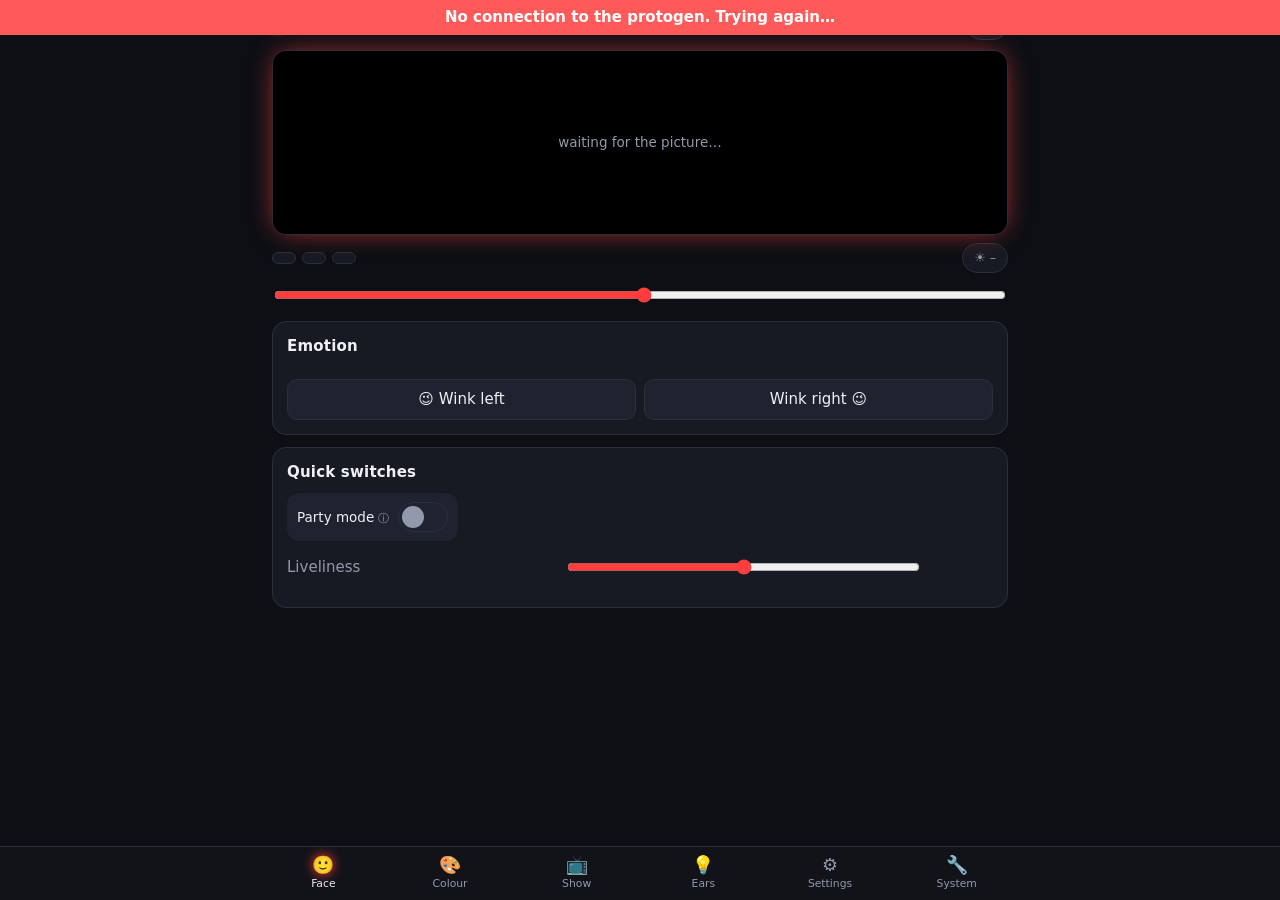
==== pi/webui.html @ 7264fca4 "Protogen firmware for Raspberry Pi" ====
<!DOCTYPE html>
<html lang="en">
<head>
<meta charset="utf-8">
<meta name="viewport" content="width=device-width,initial-scale=1,viewport-fit=cover">
<meta name="theme-color" content="#0d0f14">
<title>Protogen</title>
<style>
:root{--bg:#0d0f14;--card:#171a22;--card2:#1f2330;--line:#2a2f3d;--text:#eef0f5;--dim:#9299ab;
  --accent:#ff3d3d;--ok:#37d67a;--warn:#ffb020;--bad:#ff5a5a;--r:14px}
*{box-sizing:border-box;-webkit-tap-highlight-color:transparent}
html,body{margin:0;background:var(--bg);color:var(--text);
  font:15px/1.4 system-ui,-apple-system,"Segoe UI",Roboto,sans-serif}
body{padding-bottom:calc(74px + env(safe-area-inset-bottom))}
button,input,select{font:inherit;color:inherit}
h2{font-size:1em;margin:0 0 10px;letter-spacing:.2px}
.wrap{max-width:760px;margin:0 auto;padding:0 12px}

/* top: name, link, language */
header{display:flex;align-items:center;gap:10px;padding:10px 0 6px}
header .name{font-weight:700;font-size:1.1em;flex:1}
.dot{width:10px;height:10px;border-radius:50%;background:var(--bad);box-shadow:0 0 8px currentColor}
.dot.on{background:var(--ok)}
.chip{border:1px solid var(--line);background:var(--card);border-radius:999px;padding:5px 11px;font-size:.85em;color:var(--dim)}
button.chip{cursor:pointer;color:var(--text)}

/* the face, live */
#stage{position:sticky;top:0;z-index:5;background:linear-gradient(var(--bg) 82%,transparent);padding:4px 0 10px}
.screen{position:relative;background:#000;border-radius:var(--r);overflow:hidden;border:1px solid var(--line);
  box-shadow:0 0 28px -8px var(--accent)}
.screen canvas{display:block;width:100%;image-rendering:pixelated;aspect-ratio:4/1}
.screen .grid{position:absolute;inset:0;pointer-events:none;
  background-image:radial-gradient(circle,transparent 52%,rgba(0,0,0,.82) 62%);background-size:calc(100%/128) calc(100%/32)}
.screen .wait{position:absolute;inset:0;display:flex;align-items:center;justify-content:center;color:var(--dim);font-size:.9em}
.statusrow{display:flex;gap:6px;flex-wrap:wrap;align-items:center;margin-top:8px}
.statusrow .grow{flex:1}

/* tabs */
nav{position:fixed;left:0;right:0;bottom:0;z-index:20;background:rgba(18,20,27,.96);backdrop-filter:blur(8px);
  border-top:1px solid var(--line);padding-bottom:env(safe-area-inset-bottom)}
nav .in{max-width:760px;margin:0 auto;display:flex}
nav button{flex:1;background:none;border:0;padding:8px 2px 9px;color:var(--dim);cursor:pointer;font-size:.72em;min-width:0}
nav button .i{display:block;font-size:1.65em;line-height:1.15}
nav button.on{color:var(--text)}
nav button.on .i{filter:drop-shadow(0 0 6px var(--accent))}
.tab{display:none}.tab.on{display:block}

/* cards and controls */
.card{background:var(--card);border:1px solid var(--line);border-radius:var(--r);padding:14px;margin:0 0 12px}
.row{display:flex;align-items:center;gap:10px;margin:10px 0}
.row>label,.row>.lab{flex:0 0 38%;color:var(--dim)}
.row>.ctl{flex:1;display:flex;align-items:center;gap:8px;min-width:0}
.btn{color:var(--text);background:var(--card2);border:1px solid var(--line);border-radius:10px;padding:9px 14px;cursor:pointer}
.btn:active{transform:scale(.97)}
.btn.pri{background:var(--accent);border-color:transparent;color:#fff;font-weight:600}
.btn.danger{border-color:var(--bad);color:var(--bad)}
.btn[disabled]{opacity:.45}
.btns{display:flex;gap:8px;flex-wrap:wrap}
.seg{display:flex;background:var(--card2);border-radius:10px;padding:3px;gap:3px;flex-wrap:wrap}
.seg button{flex:1;border:0;background:none;border-radius:8px;padding:8px 6px;cursor:pointer;color:var(--dim);white-space:nowrap}
.seg button.on{background:var(--accent);color:#fff;font-weight:600}
input[type=range]{flex:1;min-width:0;accent-color:var(--accent);height:28px}
input[type=text],select{background:var(--card2);border:1px solid var(--line);border-radius:10px;padding:9px 11px;min-width:0;flex:1}
input[type=color]{width:46px;height:38px;border:1px solid var(--line);border-radius:10px;background:var(--card2);padding:3px}
.val{min-width:4.2em;text-align:right;font-variant-numeric:tabular-nums;color:var(--dim)}
.sw{flex:none;width:50px;height:30px;border-radius:999px;background:var(--card2);border:1px solid var(--line);position:relative;cursor:pointer;transition:.15s}
.sw::after{content:"";position:absolute;top:3px;left:3px;width:22px;height:22px;border-radius:50%;background:var(--dim);transition:.15s}
.sw.on{background:var(--accent);border-color:transparent}.sw.on::after{left:23px;background:#fff}

/* emotions */
.emos{display:grid;grid-template-columns:repeat(auto-fill,minmax(88px,1fr));gap:8px}
.emo{background:var(--card2);border:2px solid transparent;border-radius:12px;padding:10px 4px 8px;cursor:pointer;text-align:center}
.emo .e{font-size:1.9em;line-height:1.1;display:block}
.emo .n{font-size:.78em;color:var(--dim);display:block;margin-top:2px;overflow:hidden;text-overflow:ellipsis;white-space:nowrap}
.emo.on{border-color:var(--accent);background:color-mix(in srgb,var(--accent) 18%,var(--card2))}
.emo.shown{box-shadow:inset 0 0 0 1px var(--warn)}
.swatches{display:flex;gap:8px;flex-wrap:wrap}
.swatches button{width:34px;height:34px;border-radius:50%;border:2px solid var(--line);cursor:pointer}
.quick{display:grid;grid-template-columns:repeat(auto-fill,minmax(150px,1fr));gap:8px}
.q{display:flex;align-items:center;gap:8px;background:var(--card2);border-radius:12px;padding:9px 10px}
.q .t{flex:1;font-size:.9em;cursor:pointer}
.q .t::after{content:" ⓘ";color:var(--dim);font-size:.85em}
.modes{display:grid;grid-template-columns:repeat(3,1fr);gap:6px}
.modes button{background:var(--card2);border:2px solid transparent;border-radius:12px;padding:9px 2px;cursor:pointer;font-size:.78em;color:var(--dim)}
.modes button .i{display:block;font-size:1.7em}
.modes button.on{border-color:var(--accent);color:var(--text)}

/* settings */
.search{display:flex;gap:8px;margin-bottom:10px}
.group>summary{list-style:none;cursor:pointer;display:flex;align-items:center;gap:10px}
.group>summary::-webkit-details-marker{display:none}
.group>summary .gi{font-size:1.5em}
.group>summary .gt{flex:1}
.group>summary .gt small{display:block;color:var(--dim);font-weight:400}
.group>summary::after{content:"▾";color:var(--dim)}
.group[open]>summary::after{content:"▴"}
.set{border-top:1px solid var(--line);padding:11px 0 9px}
.set .top{display:flex;align-items:center;gap:10px}
.set .nm{flex:1;cursor:pointer}
.set .nm::after{content:" ⓘ";color:var(--dim);font-size:.85em}
.set.mod .nm::before{content:"● ";color:var(--warn);font-size:.7em;vertical-align:middle}
.set .sl{display:flex;align-items:center;gap:8px;margin-top:4px}
.set .step{width:34px;height:34px;border-radius:10px;border:1px solid var(--line);background:var(--card2);cursor:pointer;flex:none}
.set .help{display:none;margin-top:8px;padding:10px 12px;background:var(--card2);border-radius:10px;color:#cfd4e2;font-size:.92em}
.set.open .help{display:block}
.set .help .def{display:flex;gap:10px;align-items:center;margin-top:8px;color:var(--dim);font-size:.9em}
.set .help .def button{background:none;border:0;color:var(--accent);cursor:pointer;padding:0;text-decoration:underline}
.hint{color:var(--dim);font-size:.88em}
pre.log{white-space:pre-wrap;background:var(--card2);border-radius:10px;padding:10px;font-size:.85em;margin:8px 0 0;max-height:180px;overflow:auto}
.rings{display:flex;justify-content:center;gap:26px}
.rings canvas{width:110px;height:110px}

/* messages */
#toast{position:fixed;left:50%;bottom:calc(86px + env(safe-area-inset-bottom));transform:translateX(-50%);z-index:40;
  background:#000;border:1px solid var(--line);border-radius:12px;padding:10px 16px;opacity:0;pointer-events:none;transition:.2s;max-width:90%}
#toast.on{opacity:1}
#offline{position:fixed;top:0;left:0;right:0;z-index:50;background:var(--bad);color:#fff;text-align:center;padding:7px;display:none;font-weight:600}
#offline.on{display:block}
#sheet{position:fixed;inset:0;z-index:60;background:rgba(0,0,0,.6);display:none;align-items:flex-end;justify-content:center}
#sheet.on{display:flex}
#sheet .box{background:var(--card);border-radius:18px 18px 0 0;padding:18px 18px calc(18px + env(safe-area-inset-bottom));max-width:760px;width:100%}
#sheet h3{margin:0 0 8px}
#sheet p{margin:0 0 14px;color:#cfd4e2}
</style>
</head>
<body>
<div id="offline" data-t="offline"></div>
<div class="wrap">
  <header>
    <span class="dot" id="link" title=""></span>
    <span class="name">Protogen</span>
    <span class="chip" id="simBadge" style="display:none" data-t="simulator"></span>
    <button class="chip" id="lang">RU</button>
  </header>

  <section id="stage">
    <div class="screen">
      <canvas id="face" width="128" height="32"></canvas>
      <div class="grid" id="grid"></div>
      <div class="wait" id="wait" data-t="waiting"></div>
    </div>
    <div class="statusrow">
      <span class="chip" id="stShown"></span>
      <span class="chip" id="stState"></span>
      <span class="chip" id="stEsp"></span>
      <span class="grow"></span>
      <span class="chip">☀ <span id="brV">–</span></span>
    </div>
    <div class="row" style="margin:6px 0 0"><input type="range" id="bright" min="5" max="100" step="1" aria-label="brightness"></div>
  </section>

  <!-- Face -->
  <div class="tab on" id="tab-face">
    <div class="card">
      <h2 data-t="emotions"></h2>
      <div class="emos" id="emos"></div>
      <div class="btns" style="margin-top:12px;flex-wrap:nowrap">
        <button class="btn" id="winkL" style="flex:1">😉 <span data-t="winkLeft"></span></button>
        <button class="btn" id="winkR" style="flex:1"><span data-t="winkRight"></span> 😉</button>
      </div>
    </div>
    <div class="card">
      <h2 data-t="quick"></h2>
      <div class="quick" id="quick"></div>
      <div class="row"><span class="lab" data-t="liveliness"></span>
        <div class="ctl"><input type="range" id="qLive" min="0" max="2" step="0.1"><span class="val" id="qLiveV"></span></div></div>
    </div>
  </div>

  <!-- Look -->
  <div class="tab" id="tab-look">
    <div class="card">
      <h2 data-t="colourMode"></h2>
      <div class="seg" id="effects"></div>
      <p class="hint" id="effectHint"></p>
    </div>
    <div class="card" id="cardColour">
      <h2 data-t="colour"></h2>
      <div class="row"><div class="ctl"><input type="color" id="color"><div class="swatches" id="swatches"></div></div></div>
      <p class="hint" data-t="colourHint"></p>
    </div>
    <div class="card" id="cardGrad">
      <h2 data-t="gradient"></h2>
      <div class="row"><span class="lab" data-t="gradColours"></span><div class="ctl"><input type="color" id="g1"><input type="color" id="g2"></div></div>
      <div class="row"><span class="lab" data-t="gradAngle"></span><div class="ctl"><input type="range" id="gAngle" min="0" max="360" step="5"><span class="val" id="gAngleV"></span></div></div>
    </div>
    <div class="card">
      <h2 data-t="panels"></h2>
      <div class="row"><span class="lab" data-t="mirror"></span><div class="ctl"><div class="sw" id="mirror"></div><span class="hint" data-t="mirrorHint"></span></div></div>
      <div class="row"><span class="lab" data-t="rotate"></span><div class="ctl"><div class="sw" id="rotate"></div><span class="hint" data-t="rotateHint"></span></div></div>
    </div>
  </div>

  <!-- Show (modes) -->
  <div class="tab" id="tab-show">
    <div class="card">
      <h2 data-t="whatToShow"></h2>
      <div class="modes" id="modes"></div>
    </div>
    <div class="card" data-mode="image">
      <h2 data-t="picture"></h2>
      <div class="btns"><label class="btn pri"><span data-t="choosePicture"></span><input type="file" id="file" accept="image/*" hidden></label></div>
      <p class="hint" id="upMsg" data-t="pictureHint"></p>
    </div>
    <div class="card" data-mode="text">
      <h2 data-t="text"></h2>
      <div class="row"><div class="ctl"><input type="text" id="txt" maxlength="200"><input type="color" id="txtColor"></div></div>
      <div id="textSets"></div>
    </div>
    <div class="card" data-mode="eq">
      <h2 data-t="equaliser"></h2>
      <div class="seg" id="eqKind"></div>
      <p class="hint" data-t="eqHint"></p>
    </div>
    <div class="card" data-mode="music">
      <h2 data-t="music"></h2>
      <div class="seg" id="musKind"></div>
      <p class="hint" data-t="musicHint"></p>
    </div>
    <div class="card" data-mode="dino">
      <h2 data-t="game"></h2>
      <div class="btns"><button class="btn pri" id="jump" style="flex:1;padding:18px;font-size:1.2em" data-t="jump"></button></div>
      <p class="hint"><span data-t="score"></span>: <b id="score">0</b> · <span data-t="best"></span>: <b id="best">0</b></p>
    </div>
  </div>

  <!-- Ears -->
  <div class="tab" id="tab-ears">
    <div class="card">
      <h2 data-t="ears"></h2>
      <div class="rings"><canvas id="earL" width="220" height="220"></canvas><canvas id="earR" width="220" height="220"></canvas></div>
      <div class="seg" id="earFx" style="margin-top:12px"></div>
      <p class="hint" id="earHint"></p>
      <div class="row"><span class="lab" data-t="colour"></span><div class="ctl"><input type="color" id="earColor"></div></div>
      <div class="row"><span class="lab" data-t="brightness"></span><div class="ctl"><input type="range" id="earBr" min="0" max="1" step="0.05"><span class="val" id="earBrV"></span></div></div>
      <div class="btns"><button class="btn" id="earTest" data-t="earTest"></button></div>
    </div>
  </div>

  <!-- Settings -->
  <div class="tab" id="tab-settings">
    <div class="search">
      <input type="text" id="find" data-tp="search">
      <button class="chip" id="allBtn"></button>
    </div>
    <p class="hint" data-t="settingsHint" style="margin:0 2px 10px"></p>
    <div id="groups"></div>
    <div class="btns" style="margin:4px 0 14px"><button class="btn danger" id="resetAll" data-t="resetAll"></button></div>
  </div>

  <!-- System -->
  <div class="tab" id="tab-system">
    <div class="card">
      <h2 data-t="device"></h2>
      <div id="devInfo" class="hint"></div>
      <pre class="log" id="errors" style="display:none"></pre>
    </div>
    <div class="card">
      <h2 data-t="mic"></h2>
      <p class="hint" data-t="micHint"></p>
      <div class="row"><span class="lab" data-t="micMargin"></span><div class="ctl"><input type="range" id="mM" min="0" max="20" step="1"><span class="val" id="mMV"></span></div></div>
      <div class="row"><span class="lab" data-t="micGain"></span><div class="ctl"><input type="range" id="mG" min="1" max="50" step="1"><span class="val" id="mGV"></span></div></div>
      <div class="row"><span class="lab" data-t="micAmp"></span><div class="ctl"><input type="range" id="mA" min="1" max="30" step="1"><span class="val" id="mAV"></span></div></div>
      <div class="row"><span class="lab" data-t="micSmooth"></span><div class="ctl"><input type="range" id="mS" min="0" max="95" step="5"><span class="val" id="mSV"></span></div></div>
      <div class="btns"><button class="btn" id="micCal" data-t="micCal"></button></div>
    </div>
    <div class="card">
      <h2 data-t="myEmotions"></h2>
      <p class="hint" data-t="myEmotionsHint"></p>
      <div class="row"><span class="lab" data-t="ceName"></span><div class="ctl"><input type="text" id="ceLabel" maxlength="24"><input type="text" id="ceEmoji" maxlength="4" value="⭐" style="flex:0 0 4em;text-align:center"></div></div>
      <div class="row"><span class="lab" data-t="ceEye"></span><div class="ctl"><input type="file" id="ceEye" accept="image/*"></div></div>
      <div class="row"><span class="lab" data-t="ceMouthC"></span><div class="ctl"><input type="file" id="ceMouthC" accept="image/*"></div></div>
      <div class="row"><span class="lab" data-t="ceMouthO"></span><div class="ctl"><input type="file" id="ceMouthO" accept="image/*"></div></div>
      <div class="row"><span class="lab" data-t="ceBlink"></span><div class="ctl"><input type="file" id="ceBlink" accept="image/*"></div></div>
      <div class="btns"><button class="btn pri" id="ceAdd" data-t="add"></button></div>
      <div id="ceList" style="margin-top:8px"></div>
    </div>
    <div class="card" id="cardWifi">
      <h2>Wi-Fi</h2>
      <div class="hint" id="wfState"></div>
      <div class="row"><span class="lab" data-t="wfNet"></span><div class="ctl">
        <input type="text" id="wfSsid" list="wfList" maxlength="32" autocomplete="off" autocapitalize="off"><datalist id="wfList"></datalist>
        <button class="btn" id="wfScan" title="">🔍</button></div></div>
      <div class="row"><span class="lab" data-t="wfPass"></span><div class="ctl">
        <input type="password" id="wfPw" maxlength="64" autocomplete="off" style="flex:1;background:var(--card2);border:1px solid var(--line);border-radius:10px;padding:9px 11px;min-width:0">
        <button class="btn" id="wfShow">👁</button></div></div>
      <div class="btns"><button class="btn pri" id="wfGo" data-t="wfConnect"></button></div>
      <p class="hint" data-t="wfHint"></p>
    </div>
    <div class="card">
      <h2 data-t="update"></h2>
      <div class="hint" id="ver"></div>
      <div class="btns" style="margin-top:10px">
        <button class="btn" id="updCheck" data-t="updCheck"></button>
        <button class="btn pri" id="updApply" style="display:none" data-t="updInstall"></button>
        <button class="btn danger" id="updForce" style="display:none" data-t="updForce"></button>
      </div>
      <pre class="log" id="updMsg" style="display:none"></pre>
    </div>
    <div class="card">
      <h2 data-t="power"></h2>
      <div class="btns">
        <button class="btn" id="restart" data-t="restart"></button>
        <button class="btn danger" id="reboot" data-t="reboot"></button>
        <a class="btn" href="/classic" data-t="classic" style="text-decoration:none"></a>
      </div>
    </div>
  </div>

  <!-- Simulator (only in the simulator) -->
  <div class="tab" id="tab-sim">
    <div class="card">
      <h2 data-t="simSound"></h2>
      <div class="seg" id="simSnd"></div>
      <div class="row"><span class="lab" data-t="simLevel"></span><div class="ctl"><input type="range" id="simLevel" min="0" max="1" step="0.05"><span class="val" id="simLevelV"></span></div></div>
    </div>
    <div class="card">
      <h2 data-t="simGestures"></h2>
      <div class="btns" id="simGest"></div>
    </div>
    <div class="card">
      <h2 data-t="simTime"></h2>
      <div class="seg" id="simSpeed"></div>
      <div class="row"><span class="lab" data-t="simPause"></span><div class="ctl"><div class="sw" id="simPause"></div></div></div>
      <div class="row"><span class="lab" data-t="simNet"></span><div class="ctl"><div class="seg" id="simNet" style="flex:1"></div></div></div>
      <div class="row"><span class="lab" data-t="simLink"></span><div class="ctl"><div class="sw" id="simLink"></div><span class="hint" data-t="simLinkHint"></span></div></div>
    </div>
  </div>
</div>

<nav><div class="in" id="nav"></div></nav>
<div id="toast"></div>
<div id="sheet"><div class="box"><h3 id="shT"></h3><p id="shP"></p><div class="btns" id="shB"></div></div></div>

<script>
"use strict";
// language
const L = {
en:{offline:"No connection to the protogen. Trying again…",simulator:"simulator",waiting:"waiting for the picture…",
 tabFace:"Face",tabLook:"Colour",tabShow:"Show",tabEars:"Ears",tabSettings:"Settings",tabSystem:"System",tabSim:"Simulator",
 emotions:"Emotion",winkLeft:"Wink left",winkRight:"Wink right",quick:"Quick switches",liveliness:"Liveliness",
 party:"Party mode",partyHelp:"Coloured bars of the music fill the background behind the face, everything flashes harder. For dance floors.",
 colourMode:"How the face is coloured",colour:"Colour",colourHint:"Every emotion remembers its own colour.",
 fxSolid:"One colour",fxGradient:"Gradient",fxRainbow:"Rainbow",fxAudio:"By sound",
 fxSolidHint:"The whole face in one colour.",fxGradientHint:"A smooth change between two colours.",
 fxRainbowHint:"Moving rainbow stripes.",fxAudioHint:"The colour follows the sound: bass is warm, treble is cold.",
 gradient:"Gradient",gradColours:"Two colours",gradAngle:"Direction",
 panels:"Panels",mirror:"Mirror the second panel",mirrorHint:"needed for two panels",rotate:"Upside down",rotateHint:"if the panels are mounted the other way",
 whatToShow:"What the panels show",mEmotion:"Face",mImage:"Picture",mText:"Text",mEq:"Equaliser",mDino:"Game",mMusic:"Colour music",
 music:"Colour music",musAuto:"All in turn",musZones:"Columns",musRings:"Rings",musPlasma:"Plasma",musFlash:"Flashes",
 musicHint:"A light show instead of the face. It follows the microphone: play music nearby.",
 picture:"Picture or GIF",choosePicture:"Choose a file",pictureHint:"Any picture or animated GIF. It is fitted to 64×32 automatically.",
 uploading:"Uploading…",uploaded:"Shown on the panels",frames:"frames",
 text:"Running text",equaliser:"Equaliser",eqBars:"Bars",eqSpec:"Spectrogram",eqHint:"Bars jump with the music; the spectrogram draws the sound as a moving picture.",
 game:"Dino game",jump:"JUMP",score:"Score",best:"Best",
 ears:"Ear lights",brightness:"Brightness",earTest:"Test the lights",
 ear_off:"Off",ear_solid:"One colour",ear_rainbow:"Rainbow",ear_spectrum:"Spectrum",ear_pulse:"Pulse",ear_face:"As the face",ear_wheel:"Wheel",
 earh_off:"The ear lights are off.",earh_solid:"All LEDs in the chosen colour.",earh_rainbow:"A rainbow runs round the ring.",
 earh_spectrum:"The ring shows the sound, like an equaliser.",earh_pulse:"The ring breathes in the chosen colour and flashes on the beat.",
 earh_face:"The same colour as the face.",earh_wheel:"A dot runs round the ring.",
 search:"Find a setting…",all:"All settings",simple:"Main only",settingsHint:"Tap the name of a setting to read what it does.",
 resetAll:"Reset all settings",resetAllQ:"Return every setting to its factory value?",default:"Factory value",reset:"reset",on:"on",off:"off",
 nothing:"Nothing found.",keepFace:"do not change",
 device:"Device",mic:"Microphone",micHint:"These are stored in the sensor board. With Automatic volume on you rarely need them.",
 micMargin:"Noise cut",micGain:"Range",micAmp:"Amplification",micSmooth:"Smoothing",micCal:"Measure the room noise now",
 micCalDone:"Keep quiet for 2 seconds: measuring the noise",
 myEmotions:"Your own emotions",myEmotionsHint:"PNG pictures 64×32, light on dark: the eye on the left, the mouth on the right. The eye and the closed mouth are required.",
 ceName:"Name and icon",ceEye:"Eye *",ceMouthC:"Mouth closed *",ceMouthO:"Mouth open",ceBlink:"Eye shut (a line)",add:"Add",added:"Added",remove:"Remove",
 update:"Software update",updCheck:"Check for updates",updInstall:"Install the update",updForce:"Install and discard local changes",
 updAsking:"Asking the server…",updNewest:"This is the newest version.",updAvail:"updates available:",
 updQ:"Install the update? The face restarts; it takes about a minute. If the new version does not start, the old one is restored.",
 updForceQ:"Install the update and DISCARD changes made to the program files on this device? Your settings are kept.",
 updStarting:"Starting…",updNoAnswer:"No answer from the device for 4 minutes. Reload the page.",
 verUnknown:"Version: unknown (installed by hand)",version:"Version",modified:"changed on this device",
 power:"Restart",restart:"Restart the face",reboot:"Reboot the computer",classic:"Old page",
 restartQ:"Restart the face program? The panels go dark for a few seconds.",rebootQ:"Reboot the whole computer? It takes about half a minute.",
 yes:"Yes",cancel:"Cancel",ok:"OK",done:"Done",error:"Error",
 espOn:"sensors connected",espOff:"sensors not connected",shown:"now",
 stACTIVE:"awake",stIDLE:"bored",stSLEEP:"asleep",stPARTY:"party",stERROR:"no sensors",
 errorsTitle:"Recent problems",port:"port",soundRate:"sound frames/s",uptime:"sensor board up",power_load:"power use",gain:"volume ×",
 simSound:"Sound",sndSilence:"Silence",sndSpeech:"Speech",sndMusic:"Music",sndManual:"Constant",simLevel:"Loudness",
 simGestures:"Gestures",gNod:"Nod",gShake:"Shake head",gPet:"Pet",gBoop:"Poke the nose",gKnock:"Two knocks",
 simTime:"Time",simPause:"Pause",simLink:"Sensors connected",simLinkHint:"off shows the 'no sensors' screen",
 wfNet:"Network",wfPass:"Password",wfConnect:"Connect",wfConnecting:"Connecting…",wfDone:"Connected",
 wfHint:"The protogen needs Wi-Fi with internet only for updates. If you move it to another network, connect your phone to that network too and open this page again.",
 wfOnline:"Connected to",wfCable:"Connected by cable",wfInternetOk:"internet works",wfSearching:"Looking for networks…",wfFound:"networks found",
 wfUnavailable:"Wi-Fi cannot be set up from this page on this device.",
 net_no_wifi:"Connect Wi-Fi",net_no_internet:"No access to the internet",netOnline:"Online",netNoInternet:"No internet",netNoWifi:"No Wi-Fi",simNet:"Network",
 wf_wrong_password:"Wrong password",wf_not_found:"There is no such network nearby",wf_timeout:"The network did not answer",wf_failed:"Could not connect",
 wf_bad_ssid:"Enter the name of the network",wf_bad_password:"The password must be 8 to 63 characters",wf_busy:"Already connecting, wait",wf_unavailable:"Wi-Fi cannot be set up on this device",wf_bad_input:"Enter the name of the network",
 e_angry:"Angry",e_bad:"Smirk",e_happy:"Happy",e_sad:"Sad",e_scared:"Scared",e_surprised:"Surprised",e_sleepy:"Sleepy",e_love:"Love",e_evil:"Evil"},
ru:{offline:"Нет связи с протогеном. Пробую снова…",simulator:"симулятор",waiting:"жду картинку…",
 tabFace:"Лицо",tabLook:"Цвет",tabShow:"Показ",tabEars:"Уши",tabSettings:"Настройки",tabSystem:"Система",tabSim:"Симулятор",
 emotions:"Эмоция",winkLeft:"Подмигнуть левым",winkRight:"Подмигнуть правым",quick:"Быстрые переключатели",liveliness:"Живость",
 party:"Режим вечеринки",partyHelp:"Фон за лицом заполняют цветные столбики музыки, всё вспыхивает сильнее. Для танцпола.",
 colourMode:"Как раскрашено лицо",colour:"Цвет",colourHint:"Каждая эмоция запоминает свой цвет.",
 fxSolid:"Один цвет",fxGradient:"Градиент",fxRainbow:"Радуга",fxAudio:"По звуку",
 fxSolidHint:"Всё лицо одним цветом.",fxGradientHint:"Плавный переход между двумя цветами.",
 fxRainbowHint:"Бегущие радужные полосы.",fxAudioHint:"Цвет зависит от звука: бас — тёплый, высокие — холодный.",
 gradient:"Градиент",gradColours:"Два цвета",gradAngle:"Направление",
 panels:"Панели",mirror:"Зеркалить вторую панель",mirrorHint:"нужно для двух панелей",rotate:"Перевернуть",rotateHint:"если панели установлены вверх ногами",
 whatToShow:"Что показывают панели",mEmotion:"Лицо",mImage:"Картинка",mText:"Текст",mEq:"Эквалайзер",mDino:"Игра",mMusic:"Цветомузыка",
 music:"Цветомузыка",musAuto:"Все по очереди",musZones:"Столбы",musRings:"Кольца",musPlasma:"Плазма",musFlash:"Вспышки",
 musicHint:"Световое шоу вместо лица. Слушает микрофон: включите музыку рядом.",
 picture:"Картинка или GIF",choosePicture:"Выбрать файл",pictureHint:"Любая картинка или анимированный GIF. Подгоняется под 64×32 автоматически.",
 uploading:"Загружаю…",uploaded:"Показано на панелях",frames:"кадров",
 text:"Бегущая строка",equaliser:"Эквалайзер",eqBars:"Столбики",eqSpec:"Спектрограмма",eqHint:"Столбики прыгают под музыку; спектрограмма рисует звук бегущей картинкой.",
 game:"Игра «Динозаврик»",jump:"ПРЫЖОК",score:"Счёт",best:"Рекорд",
 ears:"Подсветка ушей",brightness:"Яркость",earTest:"Проверить подсветку",
 ear_off:"Выкл",ear_solid:"Один цвет",ear_rainbow:"Радуга",ear_spectrum:"Спектр",ear_pulse:"Пульс",ear_face:"Как лицо",ear_wheel:"Колесо",
 earh_off:"Подсветка ушей выключена.",earh_solid:"Все светодиоды выбранным цветом.",earh_rainbow:"Радуга бежит по кольцу.",
 earh_spectrum:"Кольцо показывает звук, как эквалайзер.",earh_pulse:"Кольцо «дышит» выбранным цветом и вспыхивает на бит.",
 earh_face:"Тот же цвет, что у лица.",earh_wheel:"Точка бежит по кольцу.",
 search:"Найти настройку…",all:"Все настройки",simple:"Только основные",settingsHint:"Нажмите на название настройки, чтобы прочитать, что она делает.",
 resetAll:"Сбросить все настройки",resetAllQ:"Вернуть все настройки к заводским значениям?",default:"Заводское значение",reset:"сбросить",on:"вкл",off:"выкл",
 nothing:"Ничего не найдено.",keepFace:"не менять",
 device:"Устройство",mic:"Микрофон",micHint:"Эти значения хранятся в плате датчиков. При включённой автогромкости они нужны редко.",
 micMargin:"Отсечение шума",micGain:"Диапазон",micAmp:"Усиление",micSmooth:"Сглаживание",micCal:"Измерить шум комнаты сейчас",
 micCalDone:"Помолчите 2 секунды: измеряю шум",
 myEmotions:"Свои эмоции",myEmotionsHint:"Картинки PNG 64×32, светлое на тёмном: глаз слева, рот справа. Обязательны глаз и закрытый рот.",
 ceName:"Название и значок",ceEye:"Глаз *",ceMouthC:"Рот закрыт *",ceMouthO:"Рот открыт",ceBlink:"Глаз закрыт (линия)",add:"Добавить",added:"Добавлено",remove:"Удалить",
 update:"Обновление программы",updCheck:"Проверить обновления",updInstall:"Установить обновление",updForce:"Установить и отбросить локальные изменения",
 updAsking:"Спрашиваю сервер…",updNewest:"Установлена самая новая версия.",updAvail:"доступно обновлений:",
 updQ:"Установить обновление? Лицо перезапустится, это займёт около минуты. Если новая версия не запустится, вернётся старая.",
 updForceQ:"Установить обновление и ОТБРОСИТЬ изменения, сделанные в файлах программы на этом устройстве? Ваши настройки сохранятся.",
 updStarting:"Запускаю…",updNoAnswer:"Устройство не отвечает 4 минуты. Обновите страницу.",
 verUnknown:"Версия: неизвестна (установлено вручную)",version:"Версия",modified:"изменено на этом устройстве",
 power:"Перезапуск",restart:"Перезапустить лицо",reboot:"Перезагрузить компьютер",classic:"Старая страница",
 restartQ:"Перезапустить программу лица? Панели погаснут на несколько секунд.",rebootQ:"Перезагрузить весь компьютер? Это займёт около полминуты.",
 yes:"Да",cancel:"Отмена",ok:"Понятно",done:"Готово",error:"Ошибка",
 espOn:"датчики на связи",espOff:"датчики не на связи",shown:"сейчас",
 stACTIVE:"бодрствует",stIDLE:"скучает",stSLEEP:"спит",stPARTY:"вечеринка",stERROR:"нет датчиков",
 errorsTitle:"Недавние проблемы",port:"порт",soundRate:"кадров звука/с",uptime:"плата датчиков работает",power_load:"расход мощности",gain:"громкость ×",
 simSound:"Звук",sndSilence:"Тишина",sndSpeech:"Речь",sndMusic:"Музыка",sndManual:"Постоянный",simLevel:"Громкость",
 simGestures:"Жесты",gNod:"Кивок",gShake:"Мотание головой",gPet:"Погладить",gBoop:"Тык в нос",gKnock:"Два стука",
 simTime:"Время",simPause:"Пауза",simLink:"Датчики на связи",simLinkHint:"выключите, чтобы увидеть экран «нет датчиков»",
 wfNet:"Сеть",wfPass:"Пароль",wfConnect:"Подключить",wfConnecting:"Подключаюсь…",wfDone:"Подключено",
 wfHint:"Wi-Fi с интернетом нужен протогену только для обновлений. Если переведёте его в другую сеть, подключите к ней и телефон и откройте эту страницу заново.",
 wfOnline:"Подключён к",wfCable:"Подключён кабелем",wfInternetOk:"интернет есть",wfSearching:"Ищу сети…",wfFound:"найдено сетей",
 wfUnavailable:"На этом устройстве Wi-Fi нельзя настроить со страницы.",
 net_no_wifi:"Подключите Wi-Fi",net_no_internet:"Нет доступа к интернету",netOnline:"В сети",netNoInternet:"Нет интернета",netNoWifi:"Нет Wi-Fi",simNet:"Сеть",
 wf_wrong_password:"Неверный пароль",wf_not_found:"Такой сети рядом нет",wf_timeout:"Сеть не ответила",wf_failed:"Не удалось подключиться",
 wf_bad_ssid:"Введите название сети",wf_bad_password:"Пароль должен быть от 8 до 63 символов",wf_busy:"Уже подключаюсь, подождите",wf_unavailable:"На этом устройстве Wi-Fi не настраивается",wf_bad_input:"Введите название сети",
 e_angry:"Злой",e_bad:"Ухмылка",e_happy:"Радость",e_sad:"Грусть",e_scared:"Испуг",e_surprised:"Удивление",e_sleepy:"Сонный",e_love:"Любовь",e_evil:"Злодей"}
};
let lang = "en";
try { lang = localStorage.getItem("pg_lang") || ((navigator.language || "en").toLowerCase().startsWith("ru") ? "ru" : "en"); } catch (e) {}
const t = k => (L[lang] && L[lang][k]) || L.en[k] || k;
const tr = o => (o && (o[lang] || o.en)) || "";
const $ = id => document.getElementById(id);
const el = (tag, cls, text) => { const e = document.createElement(tag); if (cls) e.className = cls; if (text != null) e.textContent = text; return e; };

// talking to the device
let online = true;
async function api(path, body, method) {
  const opt = { cache: "no-store" };
  if (body !== undefined) { opt.method = method || "POST"; opt.headers = { "Content-Type": "application/json" }; opt.body = JSON.stringify(body); }
  else if (method) opt.method = method;
  const ctl = new AbortController(); const timer = setTimeout(() => ctl.abort(), 6000); opt.signal = ctl.signal;
  try { const r = await fetch(path, opt); clearTimeout(timer); setOnline(true); return await r.json(); }
  catch (e) { clearTimeout(timer); setOnline(false); throw e; }
}
function setOnline(v) { if (v !== online) { online = v; $("offline").classList.toggle("on", !v); } }
function debounce(fn, ms) { let h; return (...a) => { clearTimeout(h); h = setTimeout(() => fn(...a), ms); }; }
let toastTimer;
function toast(msg) { const x = $("toast"); x.textContent = msg; x.classList.add("on"); clearTimeout(toastTimer); toastTimer = setTimeout(() => x.classList.remove("on"), 2600); }
function sheet(title, text, buttons) {            // [[label, class, fn], ...]
  $("shT").textContent = title; $("shP").textContent = text; const b = $("shB"); b.innerHTML = "";
  buttons.forEach(([label, cls, fn]) => { const x = el("button", "btn " + (cls || ""), label); x.style.flex = "1"; x.onclick = () => { $("sheet").classList.remove("on"); fn && fn(); }; b.appendChild(x); });
  $("sheet").classList.add("on");
}
$("sheet").onclick = e => { if (e.target.id === "sheet") $("sheet").classList.remove("on"); };
const info = (title, text) => sheet(title, text, [[t("ok"), "pri"]]);
const ask = (text, fn) => sheet("", text, [[t("cancel"), ""], [t("yes"), "pri", fn]]);

// a control the user is moving must not jump back when the next status arrives
const touched = {};
const touch = k => { touched[k] = Date.now(); };
const quiet = k => !touched[k] || Date.now() - touched[k] > 2500;
const hex = c => "#" + c.map(v => Math.max(0, Math.min(255, v | 0)).toString(16).padStart(2, "0")).join("");
const rgb = h => [1, 3, 5].map(i => parseInt(h.slice(i, i + 2), 16));

let S = null, schema = null, settings = {}, defaults = {}, emotions = [], showAll = false, simulated = false;
const setState = debounce(o => api("/api/set", o).catch(() => {}), 60);
const pending = {};
const flushSettings = debounce(() => { const o = Object.assign({}, pending); for (const k in pending) delete pending[k]; api("/api/settings", o).catch(() => {}); }, 150);
function setSetting(key, value) { settings[key] = value; pending[key] = value; touch("s_" + key); flushSettings(); refreshSetting(key); }

// tabs
const TABS = [["face", "🙂", "tabFace"], ["look", "🎨", "tabLook"], ["show", "📺", "tabShow"], ["ears", "💡", "tabEars"],
              ["settings", "⚙️", "tabSettings"], ["system", "🔧", "tabSystem"], ["sim", "🧪", "tabSim"]];
let tab = "face";
function buildNav() {
  const nav = $("nav"); nav.innerHTML = "";
  TABS.forEach(([id, icon, key]) => {
    if (id === "sim" && !simulated) return;
    const b = el("button", id === tab ? "on" : ""); b.innerHTML = '<span class="i">' + icon + "</span>"; b.appendChild(document.createTextNode(t(key)));
    b.onclick = () => { tab = id; try { localStorage.setItem("pg_tab", id); } catch (e) {} showTab(); };
    nav.appendChild(b);
  });
}
function showTab() {
  document.querySelectorAll(".tab").forEach(x => x.classList.toggle("on", x.id === "tab-" + tab));
  buildNav(); window.scrollTo(0, 0);
  if (tab === "ears") loadEars();
  if (tab === "system") { loadVersion(); loadWifi(); }
  if (tab === "sim") loadSim();
}

// texts
function applyTexts() {
  document.documentElement.lang = lang;
  document.querySelectorAll("[data-t]").forEach(x => { x.textContent = t(x.dataset.t); });
  document.querySelectorAll("[data-tp]").forEach(x => { x.placeholder = t(x.dataset.tp); });
  $("lang").textContent = lang === "en" ? "RU" : "EN";
  $("allBtn").textContent = showAll ? t("simple") : t("all");
  buildNav(); buildStatic(); buildEmotions(); buildQuick(); buildGroups(); buildTextSets(); if (S) render(S);
}
$("lang").onclick = () => { lang = lang === "en" ? "ru" : "en"; try { localStorage.setItem("pg_lang", lang); } catch (e) {} applyTexts(); if (tab === "ears") loadEars(); if (tab === "sim") loadSim(); };

// fixed lists
const EFFECTS = [["solid", "fxSolid"], ["gradient", "fxGradient"], ["rainbow", "fxRainbow"], ["audio", "fxAudio"]];
const MODES = [["emotion", "🙂", "mEmotion"], ["image", "🖼", "mImage"], ["text", "🔤", "mText"], ["eq", "📊", "mEq"], ["dino", "🦖", "mDino"], ["music", "🎶", "mMusic"]];
const MUSIC = [["auto", "musAuto"], ["rings", "musRings"], ["zones", "musZones"], ["plasma", "musPlasma"], ["flash", "musFlash"]];
const SWATCHES = ["#ff1e1e", "#ff7a00", "#ffd400", "#3dff5c", "#00e5ff", "#2979ff", "#b14dff", "#ff4fd8", "#ffffff"];
function seg(box, list, current, pick) {
  box.innerHTML = "";
  list.forEach(([id, key]) => { const b = el("button", id === current ? "on" : "", t(key)); b.dataset.id = id; b.onclick = () => pick(id); box.appendChild(b); });
}
function markSeg(box, current) { box.querySelectorAll("button").forEach(b => b.classList.toggle("on", b.dataset.id === String(current))); }
function buildStatic() {
  seg($("effects"), EFFECTS, S && S.effect, id => { touch("effect"); setState({ effect: id }); markSeg($("effects"), id); lookCards(id); });
  seg($("eqKind"), [["bars", "eqBars"], ["spectrogram", "eqSpec"]], "bars", id => { touch("effect"); setState({ mode: "eq", effect: id === "spectrogram" ? "spectrogram" : "solid" }); markSeg($("eqKind"), id); });
  seg($("musKind"), MUSIC, settings.music_style, id => { setSetting("music_style", id); touch("mode"); setState({ mode: "music" }); markModes("music"); });
  const m = $("modes"); m.innerHTML = "";
  MODES.forEach(([id, icon, key]) => { const b = el("button"); b.dataset.id = id; b.innerHTML = '<span class="i">' + icon + "</span>"; b.appendChild(document.createTextNode(t(key))); b.onclick = () => { touch("mode"); setState({ mode: id }); markModes(id); }; m.appendChild(b); });
  const sw = $("swatches"); sw.innerHTML = "";
  SWATCHES.forEach(c => { const b = el("button"); b.style.background = c; b.onclick = () => { $("color").value = c; touch("color"); setState({ color: rgb(c) }); accent(rgb(c)); }; sw.appendChild(b); });
}
function markModes(id) { $("modes").querySelectorAll("button").forEach(b => b.classList.toggle("on", b.dataset.id === id)); document.querySelectorAll("[data-mode]").forEach(c => { c.style.opacity = c.dataset.mode === id ? 1 : .55; }); }
function lookCards(effect) {
  $("cardGrad").style.display = effect === "gradient" ? "" : "none";
  $("cardColour").style.display = effect === "solid" ? "" : "none";
  const k = { solid: "fxSolidHint", gradient: "fxGradientHint", rainbow: "fxRainbowHint", audio: "fxAudioHint" }[effect];
  $("effectHint").textContent = k ? t(k) : "";
}
function accent(c) { const m = Math.max(c[0], c[1], c[2], 1), k = 255 / m; document.documentElement.style.setProperty("--accent", hex(c.map(v => Math.round(v * k * .85 + 20)))); }

// emotions
const emoName = e => (!e.custom && L[lang]["e_" + e.id]) || e.label || e.id;
async function loadEmotions() { try { emotions = await api("/api/emotions"); } catch (e) {} buildEmotions(); buildGroups(); buildCustomList(); }
function buildEmotions() {
  const box = $("emos"); box.innerHTML = "";
  emotions.forEach(e => {
    const b = el("button", "emo"); b.dataset.id = e.id;
    b.appendChild(el("span", "e", e.emoji)); b.appendChild(el("span", "n", emoName(e)));
    b.onclick = () => { touch("emotion"); markEmotion(e.id); setState({ emotion: e.id, mode: "emotion" }); };
    box.appendChild(b);
  });
  if (S) markEmotion(S.emotion, S.emotion_shown);
}
function markEmotion(id, shown) { $("emos").querySelectorAll(".emo").forEach(b => { b.classList.toggle("on", b.dataset.id === id); b.classList.toggle("shown", !!shown && shown !== id && b.dataset.id === shown); }); }
$("winkL").onclick = () => api("/api/set", { wink_request: "left" }).catch(() => {});
$("winkR").onclick = () => api("/api/set", { wink_request: "right" }).catch(() => {});

// quick switches (they are ordinary settings)
const QUICK = ["eye_style", "auto_emotion", "gestures_enabled", "asymmetry_enabled", "beat_enabled", "mouth_eq_enabled"];
const findItem = key => { if (!schema) return null; for (const g of schema.groups) for (const it of g.items) if (it.key === key) return it; return null; };
function buildQuick() {
  const box = $("quick"); box.innerHTML = "";
  const add = (title, help, isOn, flip) => {
    const q = el("div", "q"), tx = el("span", "t", title), sw = el("div", "sw" + (isOn() ? " on" : ""));
    tx.onclick = () => info(title, help); sw.onclick = () => { flip(); sw.classList.toggle("on", isOn()); };
    q.appendChild(tx); q.appendChild(sw); box.appendChild(q); return sw;
  };
  QUICK.forEach(key => { const it = findItem(key); if (!it) return; const sw = add(tr(it.label), tr(it.help), () => !!+settings[key], () => setSetting(key, +settings[key] ? 0 : 1)); sw.dataset.key = key; });
  const p = add(t("party"), t("partyHelp"), () => !!(S && S.party), () => { touch("party"); S.party = !S.party; setState({ party: S.party }); }); p.id = "partySw";
}
$("qLive").oninput = e => { $("qLiveV").textContent = (+e.target.value).toFixed(1) + "×"; setSetting("liveliness", +e.target.value); };

// settings
const fmt = (it, v) => {
  if (it.kind === "toggle") return +v ? t("on") : t("off");
  if (it.kind === "choice") return String(v);
  const step = String(it.step), dec = step.includes(".") ? step.split(".")[1].length : 0;
  return (+v).toFixed(dec) + (it.unit ? " " + it.unit : "");
};
function buildGroups() {
  if (!schema) return;
  const box = $("groups"), q = $("find").value.trim().toLowerCase(), open = new Set([...box.querySelectorAll("details[open]")].map(d => d.dataset.id));
  box.innerHTML = ""; let shown = 0;
  schema.groups.forEach(g => {
    const items = g.items.filter(it => (showAll || !it.adv || q) && (!q || (tr(it.label) + " " + tr(it.help) + " " + it.key).toLowerCase().includes(q)));
    if (!items.length) return;
    shown += items.length;
    const d = el("details", "card group"); d.dataset.id = g.id; if (q || open.has(g.id)) d.open = true;
    const sum = el("summary"); sum.appendChild(el("span", "gi", g.icon));
    const gt = el("span", "gt"); gt.appendChild(el("b", "", tr(g.title))); gt.appendChild(el("small", "", tr(g.about))); sum.appendChild(gt); d.appendChild(sum);
    items.forEach(it => d.appendChild(settingRow(it)));
    box.appendChild(d);
  });
  if (!shown) box.appendChild(el("p", "hint", t("nothing")));
}
function settingRow(it) {
  const row = el("div", "set"); row.dataset.key = it.key;
  const top = el("div", "top"), nm = el("span", "nm", tr(it.label)); nm.onclick = () => row.classList.toggle("open"); top.appendChild(nm); row.appendChild(top);
  if (it.kind === "toggle") {
    const sw = el("div", "sw"); sw.onclick = () => setSetting(it.key, +settings[it.key] ? 0 : 1); top.appendChild(sw);
  } else if (it.kind === "choice") {
    const sel = el("select"); sel.style.flex = "0 0 46%";
    const opts = it.options === "@emotions" ? [["", "— " + t("keepFace")]].concat(emotions.map(e => [e.id, e.emoji + " " + emoName(e)])) : it.options.map(o => [o, o]);
    opts.forEach(([v, label]) => { const o = el("option", "", label); o.value = v; sel.appendChild(o); });
    sel.onchange = () => setSetting(it.key, sel.value); top.appendChild(sel);
  } else {
    top.appendChild(el("span", "val"));
    const sl = el("div", "sl"), minus = el("button", "step", "−"), plus = el("button", "step", "+"), r = el("input");
    r.type = "range"; r.min = it.min; r.max = it.max; r.step = it.step;
    const bump = d => { const v = Math.min(it.max, Math.max(it.min, +(+settings[it.key] + d * it.step).toFixed(6))); setSetting(it.key, v); };
    r.oninput = () => setSetting(it.key, +r.value); minus.onclick = () => bump(-1); plus.onclick = () => bump(1);
    sl.appendChild(minus); sl.appendChild(r); sl.appendChild(plus); row.appendChild(sl);
  }
  const help = el("div", "help"); help.appendChild(el("div", "", tr(it.help)));
  const def = el("div", "def"); def.appendChild(el("span", "", t("default") + ": " + fmt(it, defaults[it.key])));
  const rb = el("button", "", t("reset")); rb.onclick = () => setSetting(it.key, defaults[it.key]); def.appendChild(rb); help.appendChild(def); row.appendChild(help);
  paintSetting(row, it);
  return row;
}
function paintSetting(row, it) {
  const v = settings[it.key]; if (v === undefined) return;
  row.classList.toggle("mod", String(v) !== String(defaults[it.key]) && +v !== +defaults[it.key]);
  if (it.kind === "toggle") row.querySelector(".sw").classList.toggle("on", !!+v);
  else if (it.kind === "choice") { const s = row.querySelector("select"); if (document.activeElement !== s) s.value = v; }
  else { row.querySelector(".val").textContent = fmt(it, v); const r = row.querySelector("input[type=range]"); if (document.activeElement !== r) r.value = v; }
}
function refreshSetting(key) {
  const it = findItem(key); if (!it) return;
  document.querySelectorAll('.set[data-key="' + key + '"]').forEach(row => paintSetting(row, it));
  document.querySelectorAll('.sw[data-key="' + key + '"]').forEach(sw => sw.classList.toggle("on", !!+settings[key]));
  if (key === "liveliness" && quiet("s_liveliness")) { $("qLive").value = settings[key]; }
  if (key === "music_style") markSeg($("musKind"), settings[key]);
  if (key === "liveliness") $("qLiveV").textContent = (+settings[key]).toFixed(1) + "×";
}
$("find").oninput = debounce(buildGroups, 150);
$("allBtn").onclick = () => { showAll = !showAll; $("allBtn").textContent = showAll ? t("simple") : t("all"); buildGroups(); };
$("resetAll").onclick = () => ask(t("resetAllQ"), async () => { await api("/api/settings/reset", {}); settings = Object.assign({}, defaults); buildGroups(); buildQuick(); toast(t("done")); });
function buildTextSets() {                       // the text settings, also on the Show tab
  const box = $("textSets"); box.innerHTML = ""; ["text_speed", "text_scale", "text_effect"].forEach(k => { const it = findItem(k); if (it) box.appendChild(settingRow(it)); });
}

// show: picture, text, game
$("file").onchange = async e => {
  const f = e.target.files[0]; if (!f) return; const fd = new FormData(); fd.append("file", f); $("upMsg").textContent = t("uploading");
  try { const j = await (await fetch("/api/upload", { method: "POST", body: fd })).json();
    $("upMsg").textContent = j.ok ? t("uploaded") + (j.animated ? " · " + j.frames + " " + t("frames") : "") : t("error") + ": " + j.error; if (j.ok) markModes("image"); }
  catch (err) { $("upMsg").textContent = t("error") + ": " + err.message; }
  e.target.value = "";
};
$("txt").oninput = e => { touch("text"); setState({ text_content: e.target.value, mode: "text" }); };
$("txtColor").oninput = e => { touch("textColor"); setState({ text_color: rgb(e.target.value) }); };
const jump = () => api("/api/dino/jump", {}).catch(() => {});
$("jump").addEventListener("pointerdown", e => { e.preventDefault(); jump(); });
document.addEventListener("keydown", e => { if (e.code === "Space" && tab === "show" && S && S.mode === "dino" && e.target.tagName !== "INPUT") { e.preventDefault(); jump(); } });

// look
$("color").oninput = e => { touch("color"); setState({ color: rgb(e.target.value) }); accent(rgb(e.target.value)); };
const sendGrad = () => { touch("grad"); setState({ gradient_colors: [rgb($("g1").value), rgb($("g2").value)], gradient_angle: +$("gAngle").value }); $("gAngleV").textContent = $("gAngle").value + "°"; };
["g1", "g2", "gAngle"].forEach(id => { $(id).oninput = sendGrad; });
$("mirror").onclick = () => { touch("mirror"); const v = !$("mirror").classList.contains("on"); $("mirror").classList.toggle("on", v); setState({ mirror: v }); };
$("rotate").onclick = () => { touch("rotate"); const v = !$("rotate").classList.contains("on"); $("rotate").classList.toggle("on", v); setState({ rotate_180: v }); };
$("bright").oninput = e => { touch("bright"); $("brV").textContent = e.target.value + "%"; setState({ brightness: +e.target.value }); };

// ears
let earState = null;
async function loadEars() {
  try { earState = await api("/api/ears/effect"); } catch (e) { return; }
  seg($("earFx"), earState.available.map(n => [n, "ear_" + n]), earState.effect, async id => { earState = (await api("/api/ears/effect", { effect: id })).state; markSeg($("earFx"), id); $("earHint").textContent = t("earh_" + id); });
  $("earHint").textContent = t("earh_" + earState.effect);
  $("earColor").value = hex(earState.color); $("earBr").value = earState.brightness; $("earBrV").textContent = Math.round(earState.brightness * 100) + "%";
}
$("earColor").oninput = debounce(e => api("/api/ears/effect", { color: rgb(e.target.value) }).catch(() => {}), 80);
$("earBr").oninput = e => { $("earBrV").textContent = Math.round(e.target.value * 100) + "%"; earBrSend(+e.target.value); };
const earBrSend = debounce(v => api("/api/ears/effect", { brightness: v }).catch(() => {}), 80);
$("earTest").onclick = () => api("/api/ears/test", {}).catch(() => {});
function drawRing(cv, leds) {
  const c = cv.getContext("2d"), n = leds.length, w = cv.width; c.clearRect(0, 0, w, w);
  leds.forEach((col, i) => { const a = -Math.PI / 2 + i * 2 * Math.PI / n, x = w / 2 + Math.cos(a) * w * .36, y = w / 2 + Math.sin(a) * w * .36;
    c.beginPath(); c.arc(x, y, w * .075, 0, 7); c.fillStyle = "rgb(" + col.join(",") + ")"; c.shadowColor = c.fillStyle; c.shadowBlur = Math.max(...col) > 30 ? 14 : 0; c.fill();
    c.shadowBlur = 0; c.strokeStyle = "#2a2f3d"; c.lineWidth = 2; c.stroke(); });
}
setInterval(async () => { if (tab !== "ears" || document.hidden || !online) return; try { const j = await api("/api/ears/preview"); drawRing($("earL"), j.left); drawRing($("earR"), j.right); } catch (e) {} }, 250);

// system
const cmd = (c, v) => api("/api/cmd", { cmd: c, value: v }).catch(() => {});
[["mM", "M", " dB"], ["mG", "G", ""], ["mA", "A", "×"], ["mS", "S", "%"]].forEach(([id, c, unit]) => {
  const send = debounce(v => cmd(c, v), 120);
  $(id).oninput = e => { touch(id); $(id + "V").textContent = e.target.value + unit; send(+e.target.value); };
});
$("micCal").onclick = () => { cmd("C", 0); toast(t("micCalDone")); };
$("restart").onclick = () => ask(t("restartQ"), async () => { const j = await api("/api/system/restart", {}); toast(j.ok ? t("done") : t("error") + ": " + j.error); });
$("reboot").onclick = () => ask(t("rebootQ"), async () => { const j = await api("/api/system/reboot", {}); toast(j.ok ? t("done") : t("error") + ": " + j.error); });
async function loadVersion() {
  try { const v = await api("/api/system/version");
    $("ver").textContent = v.repo ? t("version") + ": " + (v.version || v.commit) + (v.date ? " · " + v.date : "") + (v.subject ? " · " + v.subject : "") + (v.modified ? " · " + t("modified") : "")
      : (v.release ? t("version") + ": " + v.release : t("verUnknown")); } catch (e) {}
}
// "no Wi-Fi" and "no internet" in the user's language, and show where to fix it
function netError(j) {
  if (!j.reason) return j.error;
  loadWifi(); if (j.reason === "no_wifi") $("cardWifi").scrollIntoView({ behavior: "smooth", block: "center" });
  return t("net_" + j.reason);
}
async function loadWifi() {
  let w; try { w = await api("/api/wifi"); } catch (e) { return null; }
  const x = $("wfState");
  if (!w.available) x.textContent = t("wfUnavailable");
  else if (w.state === "no_wifi") x.textContent = "⚠️ " + t("net_no_wifi");
  else x.textContent = (w.internet ? "✓ " : "⚠️ ") + (w.link === "ethernet" ? t("wfCable") : t("wfOnline") + " «" + (w.ssid || "?") + "»") + " · " + (w.internet ? t("wfInternetOk") : t("net_no_internet"));
  $("wfGo").disabled = !w.available || w.job.state === "connecting";
  return w;
}
$("wfScan").onclick = async () => {
  $("wfState").textContent = t("wfSearching");
  try { const j = await api("/api/wifi/scan"); const list = $("wfList"); list.innerHTML = "";
    j.networks.forEach(n => { const o = el("option"); o.value = n.ssid; o.label = n.signal + "%" + (n.secure ? " 🔒" : ""); list.appendChild(o); });
    await loadWifi(); toast(t("wfFound") + ": " + j.networks.length); $("wfSsid").focus(); } catch (e) {}
};
$("wfShow").onclick = () => { $("wfPw").type = $("wfPw").type === "password" ? "text" : "password"; };
$("wfGo").onclick = async () => {
  let j; try { j = await api("/api/wifi/connect", { ssid: $("wfSsid").value.trim(), password: $("wfPw").value }); } catch (e) { return; }
  if (!j.ok) { toast(t("wf_" + j.reason)); return; }
  $("wfGo").disabled = true; $("wfState").textContent = "⏳ " + t("wfConnecting");
  const t0 = Date.now();
  const poll = async () => {
    let w = null; try { w = await (await fetch("/api/wifi", { cache: "no-store" })).json(); } catch (e) {}
    if (w && w.job.state !== "connecting") {
      $("wfPw").value = ""; await loadWifi();
      toast(w.job.state === "ok" ? t("wfDone") : t("wf_" + (w.job.reason || "failed"))); return;
    }
    if (Date.now() - t0 > 70000) { loadWifi(); return; }
    setTimeout(poll, 1500);
  };
  setTimeout(poll, 1500);
};
const updMsg = m => { $("updMsg").style.display = ""; $("updMsg").textContent = m; };
$("updCheck").onclick = async () => {
  $("updCheck").disabled = true; updMsg(t("updAsking")); $("updApply").style.display = $("updForce").style.display = "none";
  try { const j = await api("/api/system/update/check", {});
    if (!j.ok) updMsg("❌ " + netError(j)); else if (!j.behind) updMsg("✓ " + t("updNewest"));
    else { updMsg(t("updAvail") + " " + j.behind + "\n" + j.changes.map(c => "• " + c.date + "  " + c.subject).join("\n")); $("updApply").style.display = ""; if (j.modified || j.ahead) $("updForce").style.display = ""; }
  } catch (e) { updMsg("❌ " + e.message); }
  $("updCheck").disabled = false;
};
function runUpdate(force) {
  ask(force ? t("updForceQ") : t("updQ"), async () => {
    updMsg(t("updStarting"));
    try { const j = await api("/api/system/update", { force }); if (!j.ok) { updMsg("❌ " + netError(j)); return; } } catch (e) { updMsg("❌ " + e.message); return; }
    const t0 = Date.now();
    const poll = async () => {
      let st = null; try { st = await (await fetch("/api/system/update/status", { cache: "no-store" })).json(); } catch (e) {}
      if (st && st.message) updMsg("⏳ " + st.message);
      if (st && ["done", "up_to_date", "rolled_back", "error"].includes(st.state)) {
        updMsg((st.state === "done" || st.state === "up_to_date" ? "✓ " : "❌ ") + st.message);
        $("updApply").style.display = $("updForce").style.display = "none";
        if (st.state === "done") setTimeout(() => location.reload(), 2500); else loadVersion(); return;
      }
      if (Date.now() - t0 > 240000) { updMsg("❌ " + t("updNoAnswer")); return; }
      setTimeout(poll, 2000);
    };
    setTimeout(poll, 1500);
  });
}
$("updApply").onclick = () => runUpdate(false); $("updForce").onclick = () => runUpdate(true);
function buildCustomList() {
  const box = $("ceList"); box.innerHTML = "";
  emotions.filter(e => e.custom).forEach(e => { const r = el("div", "row"); r.appendChild(el("span", "lab", e.emoji + " " + e.label));
    const b = el("button", "btn danger", t("remove")); b.onclick = async () => { await api("/api/emotions/custom/delete", { id: e.id }); loadEmotions(); }; r.appendChild(b); box.appendChild(r); });
}
$("ceAdd").onclick = async () => {
  const fd = new FormData(); fd.append("label", $("ceLabel").value); fd.append("emoji", $("ceEmoji").value);
  [["eye_open", "ceEye"], ["mouth_closed", "ceMouthC"], ["mouth_open", "ceMouthO"], ["eye_blink", "ceBlink"]].forEach(([k, id]) => { const f = $(id).files[0]; if (f) fd.append(k, f); });
  try { const j = await (await fetch("/api/emotions/custom", { method: "POST", body: fd })).json();
    toast(j.ok ? t("added") : t("error") + ": " + j.error); if (j.ok) { await loadEmotions(); setState({ emotion: j.id, mode: "emotion" }); } }
  catch (e) { toast(t("error") + ": " + e.message); }
};

// simulator
let sim = null;
const simSet = async o => { try { sim = await api("/api/sim", o); paintSim(); } catch (e) {} };
function paintSim() {
  if (!sim) return;
  seg($("simSnd"), [["silence", "sndSilence"], ["speech", "sndSpeech"], ["music", "sndMusic"], ["manual", "sndManual"]], sim.sound, id => simSet({ sound: id }));
  seg($("simSpeed"), [["1", "×1"], ["0.25", "×0.25"], ["0.1", "×0.1"]].map(([v, l]) => [v, l]), String(sim.speed), id => simSet({ speed: +id }));
  $("simSpeed").querySelectorAll("button").forEach(b => { b.textContent = "×" + b.dataset.id; });
  if (quiet("simLevel")) $("simLevel").value = sim.level; $("simLevelV").textContent = Math.round(sim.level * 100) + "%";
  seg($("simNet"), [["online", "netOnline"], ["no_internet", "netNoInternet"], ["no_wifi", "netNoWifi"]], sim.net, id => simSet({ net: id }).then(loadWifi));
  $("simPause").classList.toggle("on", !!sim.paused); $("simLink").classList.toggle("on", !!sim.link);
  const g = $("simGest"); g.innerHTML = "";
  [["nod", "gNod"], ["shake", "gShake"], ["pet", "gPet"], ["boop", "gBoop"], ["knock", "gKnock"]].forEach(([id, key]) => { const b = el("button", "btn", t(key)); b.onclick = () => simSet({ gesture: id }); g.appendChild(b); });
}
const loadSim = async () => { if (!simulated) return; try { sim = await api("/api/sim"); paintSim(); } catch (e) {} };
$("simLevel").oninput = debounce(e => { touch("simLevel"); simSet({ level: +e.target.value }); }, 80);
$("simPause").onclick = () => simSet({ paused: !sim.paused });
$("simLink").onclick = () => simSet({ link: !sim.link });

// live picture
const face = $("face"), fctx = face.getContext("2d"); fctx.imageSmoothingEnabled = false;
let frameBusy = false, gotFrame = false;
function pullFrame() {
  if (frameBusy || document.hidden || !online) return;
  frameBusy = true; const im = new Image();
  im.onload = () => { frameBusy = false; if (im.width) { if (face.width !== im.width) { face.width = im.width; face.height = im.height; $("grid").style.backgroundSize = "calc(100%/" + im.width + ") calc(100%/" + im.height + ")"; face.style.aspectRatio = im.width + "/" + im.height; }
      fctx.drawImage(im, 0, 0); if (!gotFrame) { gotFrame = true; $("wait").style.display = "none"; } } };
  im.onerror = () => { frameBusy = false; };
  im.src = "/api/preview.png?" + Date.now();
}
setInterval(pullFrame, 110);

// status
function render(s) {
  simulated = !!s.simulated; $("simBadge").style.display = simulated ? "" : "none";
  $("link").classList.toggle("on", !!s.connected); $("link").title = s.connected ? t("espOn") : t("espOff");
  $("stEsp").textContent = s.connected ? "● " + t("espOn") : "○ " + t("espOff");
  const shown = emotions.find(e => e.id === (s.emotion_shown || s.emotion));
  $("stShown").textContent = s.mode === "emotion" ? (shown ? shown.emoji + " " + emoName(shown) : "") : t({ image: "mImage", text: "mText", eq: "mEq", dino: "mDino", music: "mMusic" }[s.mode] || "mEmotion");
  $("stState").textContent = t("st" + (s.behavior_state || "ACTIVE"));
  if (quiet("bright")) { $("bright").value = s.brightness; $("brV").textContent = s.brightness + "%"; }
  if (quiet("emotion")) markEmotion(s.emotion, s.mode === "emotion" ? s.emotion_shown : null);
  if (quiet("effect")) { markSeg($("effects"), s.effect); lookCards(s.effect); markSeg($("eqKind"), s.effect === "spectrogram" ? "spectrogram" : "bars"); }
  if (quiet("mode")) markModes(s.mode);
  if (quiet("color") && document.activeElement !== $("color")) { $("color").value = hex(s.color); accent(s.color); }
  if (quiet("grad")) { const g = s.gradient_colors || [[255, 0, 0], [0, 0, 255]]; $("g1").value = hex(g[0]); $("g2").value = hex(g[1]); $("gAngle").value = s.gradient_angle || 0; $("gAngleV").textContent = (s.gradient_angle || 0) + "°"; }
  if (quiet("mirror")) $("mirror").classList.toggle("on", !!s.mirror);
  if (quiet("rotate")) $("rotate").classList.toggle("on", !!s.rotate_180);
  if (quiet("text") && document.activeElement !== $("txt")) $("txt").value = s.text_content || "";
  if (quiet("textColor")) $("txtColor").value = hex(s.text_color || [0, 220, 70]);
  if (quiet("party") && $("partySw")) $("partySw").classList.toggle("on", !!s.party);
  $("score").textContent = s.dino_score || 0; $("best").textContent = s.dino_high || 0;
  [["mM", "noise_margin", " dB"], ["mG", "db_gain", ""], ["mA", "amp_mult", "×"], ["mS", "smoothing", "%"]].forEach(([id, k, u]) => { if (quiet(id) && s[k] !== undefined) { $(id).value = s[k]; $(id + "V").textContent = s[k] + u; } });
  for (const k in s.settings) if (quiet("s_" + k) && String(settings[k]) !== String(s.settings[k])) { settings[k] = s.settings[k]; refreshSetting(k); }
  const lines = [s.address || "", (s.port ? t("port") + ": " + s.port : t("espOff")), t("soundRate") + ": " + (s.eq_rate_hz || 0).toFixed(0),
    t("uptime") + ": " + Math.round((s.esp_uptime_s || 0) / 60) + " min", t("gain") + (s.auto_gain_now || "–"),
    s.power_load != null ? t("power_load") + ": " + Math.round(s.power_load * 100) + "%" : ""].filter(Boolean);
  $("devInfo").textContent = lines.join(" · ");
  const er = $("errors"); if (s.errors && s.errors.length) { er.style.display = ""; er.textContent = t("errorsTitle") + ":\n" + s.errors.join("\n"); } else er.style.display = "none";
}
async function tick() { if (document.hidden) return; try { S = await api("/api/status"); if (TABS.length && simulated !== !!S.simulated) { simulated = !!S.simulated; buildNav(); } render(S); } catch (e) {} }

// start
(async () => {
  try { tab = localStorage.getItem("pg_tab") || "face"; } catch (e) {}
  applyTexts();
  try { schema = await api("/api/ui/schema"); defaults = schema.defaults; simulated = !!schema.simulated; settings = await api("/api/settings"); } catch (e) {}
  await loadEmotions();
  if (tab === "sim" && !simulated) tab = "face";
  applyTexts(); showTab(); for (const k in settings) refreshSetting(k);
  await tick(); setInterval(tick, 450);
})();
</script>
</body>
</html>
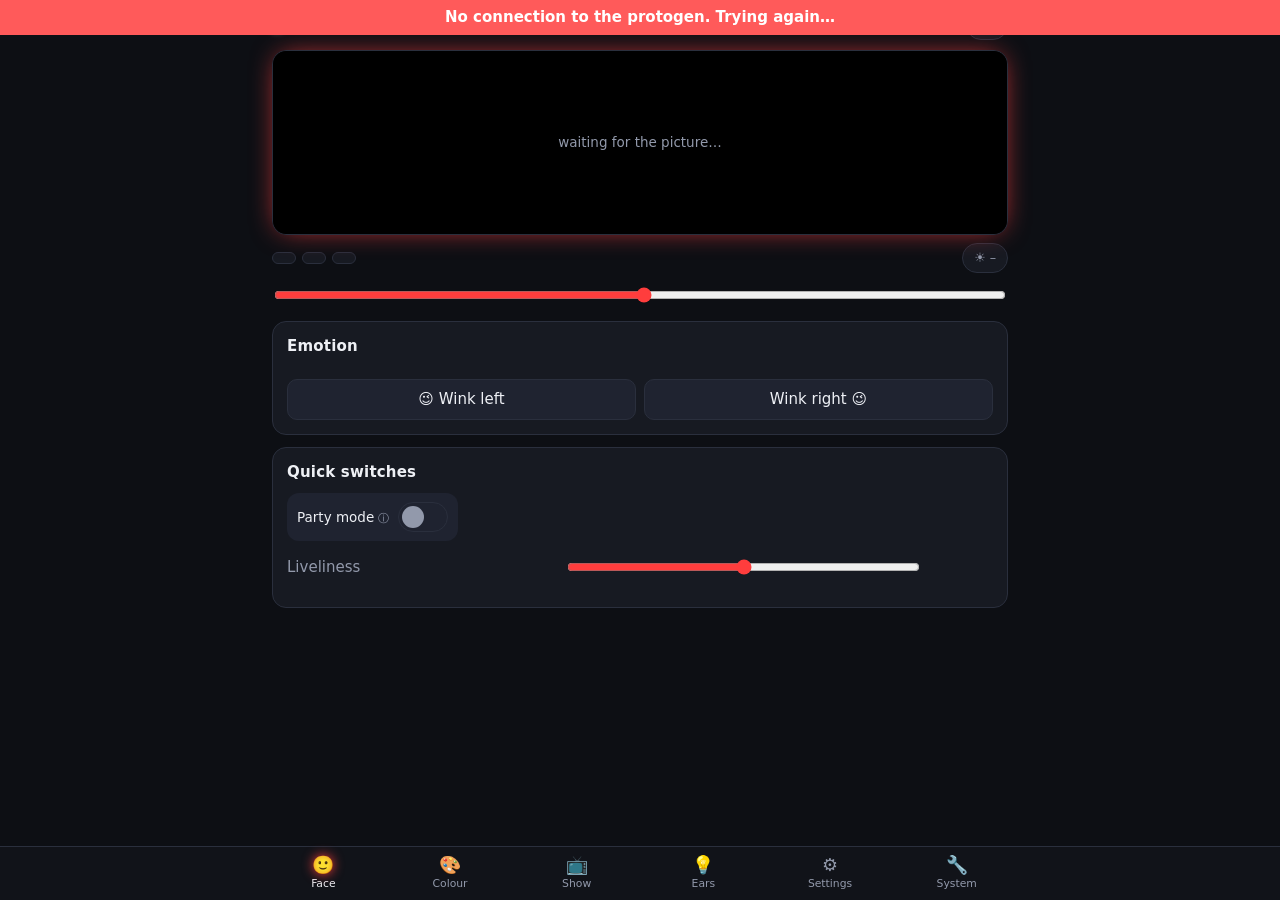
==== commit 64664d73: "Hide the token hint when the token is built in Co-Authored-By: Claude Opus 5.5 <noreply@anthropic.co" ====
--- a/pi/webui.html
+++ b/pi/webui.html
@@ -239,6 +239,21 @@
 
   <!-- Settings -->
   <div class="tab" id="tab-settings">
+    <div class="card" id="cardWifi">
+      <h2>Wi-Fi</h2>
+      <div class="hint" id="wfState"></div>
+      <div class="row"><span class="lab" data-t="wfNet"></span><div class="ctl">
+        <input type="text" id="wfSsid" list="wfList" maxlength="32" autocomplete="off" autocapitalize="off"><datalist id="wfList"></datalist>
+        <button class="btn" id="wfScan" title="">🔍</button></div></div>
+      <div class="row"><span class="lab" data-t="wfPass"></span><div class="ctl">
+        <input type="password" id="wfPw" maxlength="64" autocomplete="off" style="flex:1;background:var(--card2);border:1px solid var(--line);border-radius:10px;padding:9px 11px;min-width:0">
+        <button class="btn" id="wfShow">👁</button></div></div>
+      <div class="btns"><button class="btn pri" id="wfGo" data-t="wfConnect"></button>
+        <button class="btn" id="wfAdd" data-t="wfSave"></button></div>
+      <h2 style="margin-top:14px" data-t="wfSaved"></h2>
+      <div id="wfSavedList" class="hint"></div>
+      <p class="hint" data-t="wfHint"></p>
+    </div>
     <div class="search">
       <input type="text" id="find" data-tp="search">
       <button class="chip" id="allBtn"></button>
@@ -275,22 +290,16 @@
       <div class="btns"><button class="btn pri" id="ceAdd" data-t="add"></button></div>
       <div id="ceList" style="margin-top:8px"></div>
     </div>
-    <div class="card" id="cardWifi">
-      <h2>Wi-Fi</h2>
-      <div class="hint" id="wfState"></div>
-      <div class="row"><span class="lab" data-t="wfNet"></span><div class="ctl">
-        <input type="text" id="wfSsid" list="wfList" maxlength="32" autocomplete="off" autocapitalize="off"><datalist id="wfList"></datalist>
-        <button class="btn" id="wfScan" title="">🔍</button></div></div>
-      <div class="row"><span class="lab" data-t="wfPass"></span><div class="ctl">
-        <input type="password" id="wfPw" maxlength="64" autocomplete="off" style="flex:1;background:var(--card2);border:1px solid var(--line);border-radius:10px;padding:9px 11px;min-width:0">
-        <button class="btn" id="wfShow">👁</button></div></div>
-      <div class="btns"><button class="btn pri" id="wfGo" data-t="wfConnect"></button></div>
-      <p class="hint" data-t="wfHint"></p>
-    </div>
     <div class="card">
       <h2 data-t="update"></h2>
       <div class="hint" id="ver"></div>
-      <div class="btns" style="margin-top:10px">
+      <div id="updSetup" style="display:none;margin-top:10px">
+        <p class="hint" id="updHint" data-t="updSetupHint"></p>
+        <div class="row"><span class="lab" data-t="updRepo"></span><div class="ctl"><input type="text" id="updUrl" autocomplete="off" autocapitalize="off"></div></div>
+        <div class="row" id="updTokRow"><span class="lab" data-t="updToken"></span><div class="ctl"><input type="password" id="updTok" autocomplete="off" style="flex:1;background:var(--card2);border:1px solid var(--line);border-radius:10px;padding:9px 11px;min-width:0"></div></div>
+        <div class="btns"><button class="btn pri" id="updConnect" data-t="updConnect"></button></div>
+      </div>
+      <div class="btns" style="margin-top:10px" id="updButtons">
         <button class="btn" id="updCheck" data-t="updCheck"></button>
         <button class="btn pri" id="updApply" style="display:none" data-t="updInstall"></button>
         <button class="btn danger" id="updForce" style="display:none" data-t="updForce"></button>
@@ -381,12 +390,16 @@
  simSound:"Sound",sndSilence:"Silence",sndSpeech:"Speech",sndMusic:"Music",sndManual:"Constant",simLevel:"Loudness",
  simGestures:"Gestures",gNod:"Nod",gShake:"Shake head",gPet:"Pet",gBoop:"Poke the nose",gKnock:"Two knocks",
  simTime:"Time",simPause:"Pause",simLink:"Sensors connected",simLinkHint:"off shows the 'no sensors' screen",
- wfNet:"Network",wfPass:"Password",wfConnect:"Connect",wfConnecting:"Connecting…",wfDone:"Connected",
+ wfNet:"Network",wfSave:"Save for later",wfSaved:"Saved networks",wfAdded:"Saved: the protogen joins it when it is in range",
+ wfForgetQ:"Forget this network?",wfNone:"none yet",wf_active:"This is the network in use: connect to another one first",wf_not_found:"There is no such network nearby",
+ updSetupHint:"This copy was installed by hand. Connect it to the repository once, then updates come from there. For a private repository paste an access token (GitHub: Settings, Developer settings, fine-grained token, read-only Contents).",
+ updRepo:"Repository",updToken:"Token",updConnect:"Connect updates",updConnecting:"Downloading the repository…",
+ upd_bad_url:"The address must look like https://github.com/name/repo.git",upd_bad_token:"This does not look like a token",upd_already:"Updates are already connected",upd_busy:"Something is already running, wait",wfPass:"Password",wfConnect:"Connect",wfConnecting:"Connecting…",wfDone:"Connected",
  wfHint:"The protogen needs Wi-Fi with internet only for updates. If you move it to another network, connect your phone to that network too and open this page again.",
  wfOnline:"Connected to",wfCable:"Connected by cable",wfInternetOk:"internet works",wfSearching:"Looking for networks…",wfFound:"networks found",
  wfUnavailable:"Wi-Fi cannot be set up from this page on this device.",
  net_no_wifi:"Connect Wi-Fi",net_no_internet:"No access to the internet",netOnline:"Online",netNoInternet:"No internet",netNoWifi:"No Wi-Fi",simNet:"Network",
- wf_wrong_password:"Wrong password",wf_not_found:"There is no such network nearby",wf_timeout:"The network did not answer",wf_failed:"Could not connect",
+ wf_wrong_password:"Wrong password",wf_timeout:"The network did not answer",wf_failed:"Could not connect",
  wf_bad_ssid:"Enter the name of the network",wf_bad_password:"The password must be 8 to 63 characters",wf_busy:"Already connecting, wait",wf_unavailable:"Wi-Fi cannot be set up on this device",wf_bad_input:"Enter the name of the network",
  e_angry:"Angry",e_bad:"Smirk",e_happy:"Happy",e_sad:"Sad",e_scared:"Scared",e_surprised:"Surprised",e_sleepy:"Sleepy",e_love:"Love",e_evil:"Evil"},
 ru:{offline:"Нет связи с протогеном. Пробую снова…",simulator:"симулятор",waiting:"жду картинку…",
@@ -434,12 +447,16 @@
  simSound:"Звук",sndSilence:"Тишина",sndSpeech:"Речь",sndMusic:"Музыка",sndManual:"Постоянный",simLevel:"Громкость",
  simGestures:"Жесты",gNod:"Кивок",gShake:"Мотание головой",gPet:"Погладить",gBoop:"Тык в нос",gKnock:"Два стука",
  simTime:"Время",simPause:"Пауза",simLink:"Датчики на связи",simLinkHint:"выключите, чтобы увидеть экран «нет датчиков»",
- wfNet:"Сеть",wfPass:"Пароль",wfConnect:"Подключить",wfConnecting:"Подключаюсь…",wfDone:"Подключено",
+ wfNet:"Сеть",wfSave:"Сохранить на потом",wfSaved:"Сохранённые сети",wfAdded:"Сохранено: протоген подключится, когда сеть будет рядом",
+ wfForgetQ:"Забыть эту сеть?",wfNone:"пока нет",wf_active:"Это сеть, к которой протоген подключён сейчас: сначала подключите другую",wf_not_found:"Такой сети рядом нет",
+ updSetupHint:"Эта копия установлена вручную. Один раз подключите её к репозиторию — дальше обновления будут приходить оттуда. Для приватного репозитория вставьте токен доступа (GitHub: Settings → Developer settings → Fine-grained token, право Contents: только чтение).",
+ updRepo:"Репозиторий",updToken:"Токен",updConnect:"Подключить обновления",updConnecting:"Скачиваю репозиторий…",
+ upd_bad_url:"Адрес должен быть вида https://github.com/имя/репозиторий.git",upd_bad_token:"Это не похоже на токен",upd_already:"Обновления уже подключены",upd_busy:"Что-то уже выполняется, подождите",wfPass:"Пароль",wfConnect:"Подключить",wfConnecting:"Подключаюсь…",wfDone:"Подключено",
  wfHint:"Wi-Fi с интернетом нужен протогену только для обновлений. Если переведёте его в другую сеть, подключите к ней и телефон и откройте эту страницу заново.",
  wfOnline:"Подключён к",wfCable:"Подключён кабелем",wfInternetOk:"интернет есть",wfSearching:"Ищу сети…",wfFound:"найдено сетей",
  wfUnavailable:"На этом устройстве Wi-Fi нельзя настроить со страницы.",
  net_no_wifi:"Подключите Wi-Fi",net_no_internet:"Нет доступа к интернету",netOnline:"В сети",netNoInternet:"Нет интернета",netNoWifi:"Нет Wi-Fi",simNet:"Сеть",
- wf_wrong_password:"Неверный пароль",wf_not_found:"Такой сети рядом нет",wf_timeout:"Сеть не ответила",wf_failed:"Не удалось подключиться",
+ wf_wrong_password:"Неверный пароль",wf_timeout:"Сеть не ответила",wf_failed:"Не удалось подключиться",
  wf_bad_ssid:"Введите название сети",wf_bad_password:"Пароль должен быть от 8 до 63 символов",wf_busy:"Уже подключаюсь, подождите",wf_unavailable:"На этом устройстве Wi-Fi не настраивается",wf_bad_input:"Введите название сети",
  e_angry:"Злой",e_bad:"Ухмылка",e_happy:"Радость",e_sad:"Грусть",e_scared:"Испуг",e_surprised:"Удивление",e_sleepy:"Сонный",e_love:"Любовь",e_evil:"Злодей"}
 };
@@ -503,7 +520,8 @@
   document.querySelectorAll(".tab").forEach(x => x.classList.toggle("on", x.id === "tab-" + tab));
   buildNav(); window.scrollTo(0, 0);
   if (tab === "ears") loadEars();
-  if (tab === "system") { loadVersion(); loadWifi(); }
+  if (tab === "system") loadVersion();
+  if (tab === "settings") { loadWifi(); loadSaved(); }
   if (tab === "sim") loadSim();
 }
 
@@ -700,13 +718,18 @@
 $("reboot").onclick = () => ask(t("rebootQ"), async () => { const j = await api("/api/system/reboot", {}); toast(j.ok ? t("done") : t("error") + ": " + j.error); });
 async function loadVersion() {
   try { const v = await api("/api/system/version");
+    $("updSetup").style.display = v.repo ? "none" : "";
+    $("updButtons").style.display = v.repo ? "" : "none";
+    if (!v.repo && !$("updUrl").value) $("updUrl").value = v.default_repo || "";
+    $("updTokRow").style.display = $("updHint").style.display = v.token_builtin ? "none" : "";
     $("ver").textContent = v.repo ? t("version") + ": " + (v.version || v.commit) + (v.date ? " · " + v.date : "") + (v.subject ? " · " + v.subject : "") + (v.modified ? " · " + t("modified") : "")
       : (v.release ? t("version") + ": " + v.release : t("verUnknown")); } catch (e) {}
 }
 // "no Wi-Fi" and "no internet" in the user's language, and show where to fix it
 function netError(j) {
   if (!j.reason) return j.error;
-  loadWifi(); if (j.reason === "no_wifi") $("cardWifi").scrollIntoView({ behavior: "smooth", block: "center" });
+  if (j.reason === "no_wifi") { tab = "settings"; showTab(); setTimeout(() => $("cardWifi").scrollIntoView({ behavior: "smooth", block: "start" }), 100); }
+  else loadWifi();
   return t("net_" + j.reason);
 }
 async function loadWifi() {
@@ -723,6 +746,34 @@
   try { const j = await api("/api/wifi/scan"); const list = $("wfList"); list.innerHTML = "";
     j.networks.forEach(n => { const o = el("option"); o.value = n.ssid; o.label = n.signal + "%" + (n.secure ? " 🔒" : ""); list.appendChild(o); });
     await loadWifi(); toast(t("wfFound") + ": " + j.networks.length); $("wfSsid").focus(); } catch (e) {}
+};
+async function loadSaved() {
+  let j; try { j = await api("/api/wifi/saved"); } catch (e) { return; }
+  const box = $("wfSavedList"); box.innerHTML = "";
+  if (!j.networks.length) { box.textContent = t("wfNone"); return; }
+  j.networks.forEach(n => {
+    const r = el("div", "row"); r.appendChild(el("span", "lab", (n.active ? "● " : "") + n.ssid));
+    const b = el("button", "btn danger", "✕"); b.disabled = n.active;
+    b.onclick = () => ask(t("wfForgetQ") + " " + n.ssid, async () => { const x = await api("/api/wifi/forget", { ssid: n.ssid }); if (!x.ok) toast(t("wf_" + x.reason)); loadSaved(); });
+    r.appendChild(b); box.appendChild(r);
+  });
+}
+$("wfAdd").onclick = async () => {
+  let j; try { j = await api("/api/wifi/add", { ssid: $("wfSsid").value.trim(), password: $("wfPw").value }); } catch (e) { return; }
+  toast(j.ok ? t("wfAdded") : t("wf_" + j.reason)); if (j.ok) { $("wfPw").value = ""; loadSaved(); }
+};
+$("updConnect").onclick = async () => {
+  let j; try { j = await api("/api/system/update/setup", { url: $("updUrl").value.trim(), token: $("updTok").value.trim() }); } catch (e) { return; }
+  if (!j.ok) { updMsg("❌ " + (j.reason && t("upd_" + j.reason) !== "upd_" + j.reason ? t("upd_" + j.reason) : netError(j))); return; }
+  $("updTok").value = ""; updMsg("⏳ " + t("updConnecting"));
+  const t0 = Date.now();
+  const poll = async () => {
+    let st = null; try { st = await (await fetch("/api/system/update/status", { cache: "no-store" })).json(); } catch (e) {}
+    if (st && (st.state === "done" || st.state === "error")) { updMsg((st.state === "done" ? "✓ " : "❌ ") + st.message); loadVersion(); return; }
+    if (Date.now() - t0 > 600000) { updMsg("❌ " + t("updNoAnswer")); return; }
+    setTimeout(poll, 2000);
+  };
+  setTimeout(poll, 2000);
 };
 $("wfShow").onclick = () => { $("wfPw").type = $("wfPw").type === "password" ? "text" : "password"; };
 $("wfGo").onclick = async () => {
@@ -733,7 +784,7 @@
   const poll = async () => {
     let w = null; try { w = await (await fetch("/api/wifi", { cache: "no-store" })).json(); } catch (e) {}
     if (w && w.job.state !== "connecting") {
-      $("wfPw").value = ""; await loadWifi();
+      $("wfPw").value = ""; await loadWifi(); loadSaved();
       toast(w.job.state === "ok" ? t("wfDone") : t("wf_" + (w.job.reason || "failed"))); return;
     }
     if (Date.now() - t0 > 70000) { loadWifi(); return; }
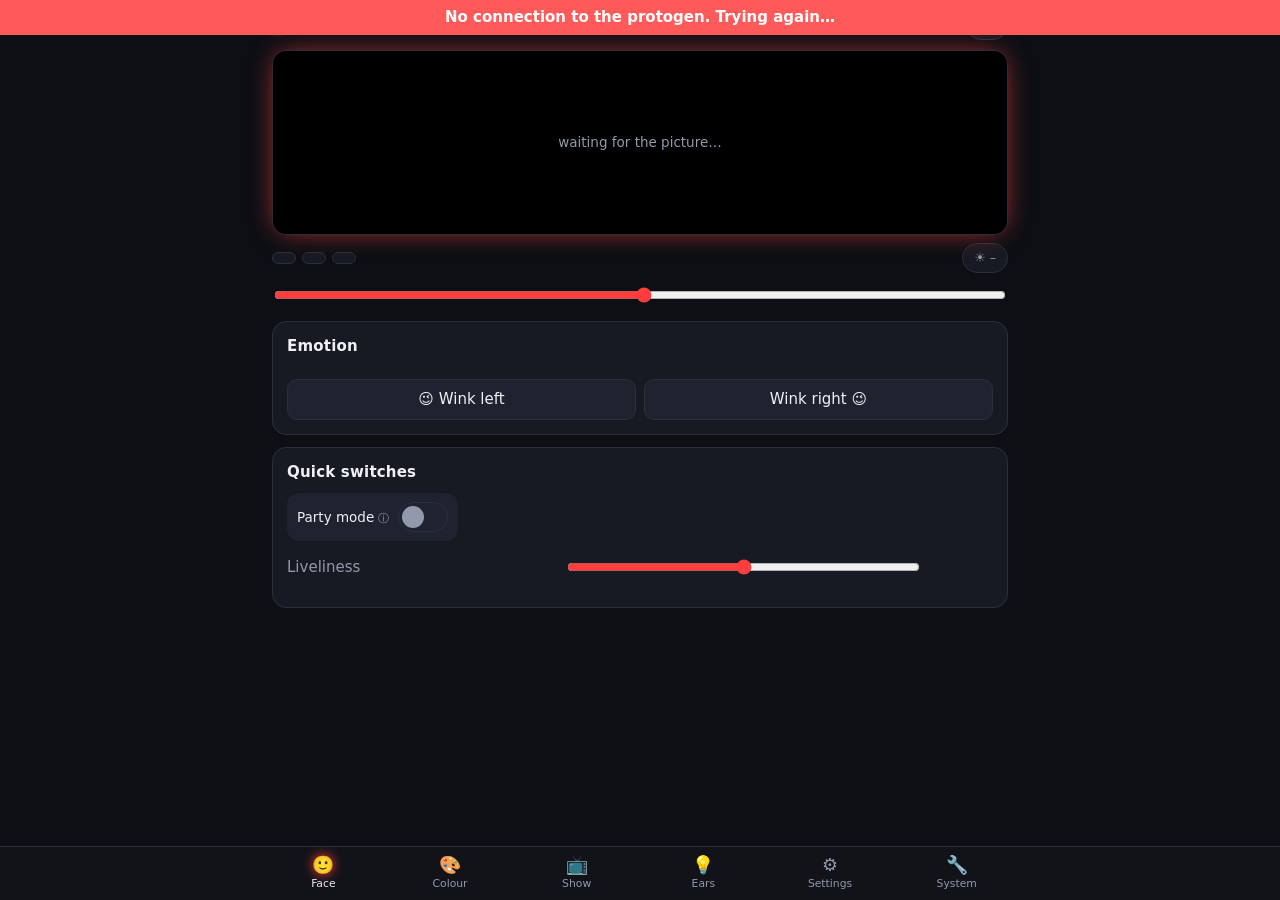
==== commit d3a539e9: "Share an own Wi-Fi network when no known one is around - pi/hotspot.py: after a minute without a kno" ====
--- a/pi/webui.html
+++ b/pi/webui.html
@@ -396,7 +396,7 @@
  updRepo:"Repository",updToken:"Token",updConnect:"Connect updates",updConnecting:"Downloading the repository…",
  upd_bad_url:"The address must look like https://github.com/name/repo.git",upd_bad_token:"This does not look like a token",upd_already:"Updates are already connected",upd_busy:"Something is already running, wait",wfPass:"Password",wfConnect:"Connect",wfConnecting:"Connecting…",wfDone:"Connected",
  wfHint:"The protogen needs Wi-Fi with internet only for updates. If you move it to another network, connect your phone to that network too and open this page again.",
- wfOnline:"Connected to",wfCable:"Connected by cable",wfInternetOk:"internet works",wfSearching:"Looking for networks…",wfFound:"networks found",
+ wfOnline:"Connected to",wfHotspot:"The protogen is sharing its own network",wfHotspotHint:"Pick your home Wi-Fi here. Then switch the phone to the same network and open proto.local.",wfCable:"Connected by cable",wfInternetOk:"internet works",wfSearching:"Looking for networks…",wfFound:"networks found",
  wfUnavailable:"Wi-Fi cannot be set up from this page on this device.",
  net_no_wifi:"Connect Wi-Fi",net_no_internet:"No access to the internet",netOnline:"Online",netNoInternet:"No internet",netNoWifi:"No Wi-Fi",simNet:"Network",
  wf_wrong_password:"Wrong password",wf_timeout:"The network did not answer",wf_failed:"Could not connect",
@@ -453,7 +453,7 @@
  updRepo:"Репозиторий",updToken:"Токен",updConnect:"Подключить обновления",updConnecting:"Скачиваю репозиторий…",
  upd_bad_url:"Адрес должен быть вида https://github.com/имя/репозиторий.git",upd_bad_token:"Это не похоже на токен",upd_already:"Обновления уже подключены",upd_busy:"Что-то уже выполняется, подождите",wfPass:"Пароль",wfConnect:"Подключить",wfConnecting:"Подключаюсь…",wfDone:"Подключено",
  wfHint:"Wi-Fi с интернетом нужен протогену только для обновлений. Если переведёте его в другую сеть, подключите к ней и телефон и откройте эту страницу заново.",
- wfOnline:"Подключён к",wfCable:"Подключён кабелем",wfInternetOk:"интернет есть",wfSearching:"Ищу сети…",wfFound:"найдено сетей",
+ wfOnline:"Подключён к",wfHotspot:"Протоген раздаёт свою сеть",wfHotspotHint:"Выберите здесь домашний Wi-Fi. Потом подключите телефон к той же сети и откройте proto.local.",wfCable:"Подключён кабелем",wfInternetOk:"интернет есть",wfSearching:"Ищу сети…",wfFound:"найдено сетей",
  wfUnavailable:"На этом устройстве Wi-Fi нельзя настроить со страницы.",
  net_no_wifi:"Подключите Wi-Fi",net_no_internet:"Нет доступа к интернету",netOnline:"В сети",netNoInternet:"Нет интернета",netNoWifi:"Нет Wi-Fi",simNet:"Сеть",
  wf_wrong_password:"Неверный пароль",wf_timeout:"Сеть не ответила",wf_failed:"Не удалось подключиться",
@@ -736,6 +736,7 @@
   let w; try { w = await api("/api/wifi"); } catch (e) { return null; }
   const x = $("wfState");
   if (!w.available) x.textContent = t("wfUnavailable");
+  else if (w.link === "hotspot") x.textContent = "📡 " + t("wfHotspot") + " «" + w.ssid + "». " + t("wfHotspotHint");
   else if (w.state === "no_wifi") x.textContent = "⚠️ " + t("net_no_wifi");
   else x.textContent = (w.internet ? "✓ " : "⚠️ ") + (w.link === "ethernet" ? t("wfCable") : t("wfOnline") + " «" + (w.ssid || "?") + "»") + " · " + (w.internet ? t("wfInternetOk") : t("net_no_internet"));
   $("wfGo").disabled = !w.available || w.job.state === "connecting";
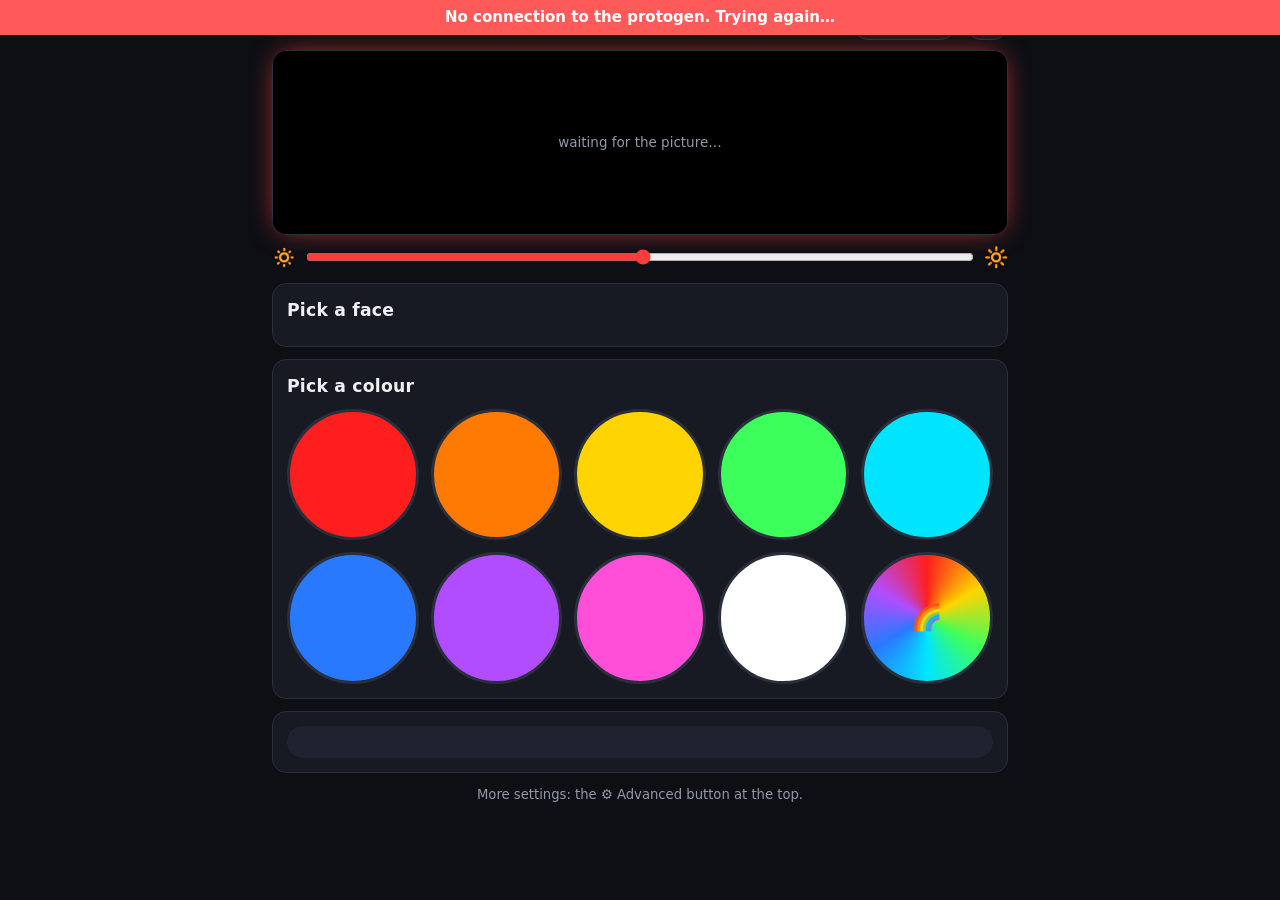
==== commit 799a0255: "Simple page by default, with a switch to the advanced one The page opens in a simple mode: big face " ====
--- a/pi/webui.html
+++ b/pi/webui.html
@@ -75,6 +75,23 @@
 .emo.on{border-color:var(--accent);background:color-mix(in srgb,var(--accent) 18%,var(--card2))}
 .emo.shown{box-shadow:inset 0 0 0 1px var(--warn)}
 .swatches{display:flex;gap:8px;flex-wrap:wrap}
+/* simple mode: big buttons only, for anyone */
+body.simple nav,body.simple .tab,body.simple .statusrow{display:none!important}
+body.simple{padding-bottom:24px}
+body:not(.simple) #simple{display:none}
+#simple .card h2{font-size:1.15em}
+.semos{display:grid;grid-template-columns:repeat(3,1fr);gap:10px}
+.semo{background:var(--card2);border:3px solid transparent;border-radius:16px;padding:14px 4px 10px;cursor:pointer;text-align:center;color:var(--text)}
+.semo .e{font-size:2.6em;line-height:1.1;display:block}
+.semo .n{font-size:1em;display:block;margin-top:4px;overflow:hidden;text-overflow:ellipsis;white-space:nowrap}
+.semo.on{border-color:var(--accent);background:color-mix(in srgb,var(--accent) 22%,var(--card2))}
+.scols{display:grid;grid-template-columns:repeat(5,1fr);gap:12px}
+.scols button{aspect-ratio:1;width:100%;border-radius:50%;border:3px solid var(--line);cursor:pointer;font-size:1.7em;padding:0}
+.scols button.on{border-color:#fff;box-shadow:0 0 0 3px var(--accent)}
+.sbig{display:block;width:100%;padding:16px;font-size:1.25em;font-weight:600;border-radius:16px;border:0;background:var(--card2);color:var(--text);cursor:pointer}
+.sbig.on{background:var(--accent);color:#fff}
+#uiMode{white-space:nowrap}
+.brow{display:flex;align-items:center;gap:8px}.brow input{flex:1}.brow .ic{font-size:1.3em}
 .swatches button{width:34px;height:34px;border-radius:50%;border:2px solid var(--line);cursor:pointer}
 .quick{display:grid;grid-template-columns:repeat(auto-fill,minmax(150px,1fr));gap:8px}
 .q{display:flex;align-items:center;gap:8px;background:var(--card2);border-radius:12px;padding:9px 10px}
@@ -130,6 +147,7 @@
     <span class="dot" id="link" title=""></span>
     <span class="name">Protogen</span>
     <span class="chip" id="simBadge" style="display:none" data-t="simulator"></span>
+    <button class="chip" id="uiMode"></button>
     <button class="chip" id="lang">RU</button>
   </header>
 
@@ -146,8 +164,16 @@
       <span class="grow"></span>
       <span class="chip">☀ <span id="brV">–</span></span>
     </div>
-    <div class="row" style="margin:6px 0 0"><input type="range" id="bright" min="5" max="100" step="1" aria-label="brightness"></div>
+    <div class="row brow" style="margin:6px 0 0"><span class="ic">🔅</span><input type="range" id="bright" min="5" max="100" step="1" aria-label="brightness"><span class="ic">🔆</span></div>
   </section>
+
+  <!-- Simple mode: the face, its colour, music -->
+  <div id="simple">
+    <div class="card"><h2 data-t="sFace"></h2><div class="semos" id="sEmos"></div></div>
+    <div class="card"><h2 data-t="sColour"></h2><div class="scols" id="sCols"></div></div>
+    <div class="card"><button class="sbig" id="sMusic"></button></div>
+    <p class="hint" data-t="sHint" style="text-align:center"></p>
+  </div>
 
   <!-- Face -->
   <div class="tab on" id="tab-face">
@@ -253,6 +279,17 @@
       <h2 style="margin-top:14px" data-t="wfSaved"></h2>
       <div id="wfSavedList" class="hint"></div>
       <p class="hint" data-t="wfHint"></p>
+    </div>
+    <div class="card" id="cardHotspot">
+      <h2 data-t="hsTitle"></h2>
+      <p class="hint" data-t="hsHint"></p>
+      <div class="row"><span class="lab" data-t="wfNet"></span><div class="ctl">
+        <input type="text" id="hsSsid" maxlength="32" autocomplete="off" autocapitalize="off"></div></div>
+      <div class="row"><span class="lab" data-t="wfPass"></span><div class="ctl">
+        <input type="text" id="hsPw" maxlength="63" autocomplete="off" autocapitalize="off"></div></div>
+      <div class="btns"><button class="btn pri" id="hsSave" data-t="hsSave"></button>
+        <button class="btn" id="hsReset" data-t="hsReset"></button></div>
+      <p class="hint" id="hsState"></p>
     </div>
     <div class="search">
       <input type="text" id="find" data-tp="search">
@@ -367,6 +404,7 @@
  earh_off:"The ear lights are off.",earh_solid:"All LEDs in the chosen colour.",earh_rainbow:"A rainbow runs round the ring.",
  earh_spectrum:"The ring shows the sound, like an equaliser.",earh_pulse:"The ring breathes in the chosen colour and flashes on the beat.",
  earh_face:"The same colour as the face.",earh_wheel:"A dot runs round the ring.",
+ modeSimple:"Simple",modeAdvanced:"Advanced",sFace:"Pick a face",sColour:"Pick a colour",sMusic:"Dance to the music",sMusicStop:"Stop dancing",sRainbow:"Rainbow",sHint:"More settings: the ⚙️ Advanced button at the top.",
  search:"Find a setting…",all:"All settings",simple:"Main only",settingsHint:"Tap the name of a setting to read what it does.",
  resetAll:"Reset all settings",resetAllQ:"Return every setting to its factory value?",default:"Factory value",reset:"reset",on:"on",off:"off",
  nothing:"Nothing found.",keepFace:"do not change",
@@ -398,6 +436,8 @@
  wfHint:"The protogen needs Wi-Fi with internet only for updates. If you move it to another network, connect your phone to that network too and open this page again.",
  wfOnline:"Connected to",wfHotspot:"The protogen is sharing its own network",wfHotspotHint:"Pick your home Wi-Fi here. Then switch the phone to the same network and open proto.local.",wfCable:"Connected by cable",wfInternetOk:"internet works",wfSearching:"Looking for networks…",wfFound:"networks found",
  wfUnavailable:"Wi-Fi cannot be set up from this page on this device.",
+ hsTitle:"The protogen's own network",hsHint:"The protogen shares this network when no known Wi-Fi is around: connect to it and open proto.local. The katana prop finds the protogen only under the default name and password.",
+ hsSave:"Save",hsReset:"Default",hsResetQ:"Return the default name and password?",hsSaved:"Saved",hsDefault:"Default",hsCustom:"Changed",hsLive:"the network restarts, join it again with the new name and password",
  net_no_wifi:"Connect Wi-Fi",net_no_internet:"No access to the internet",netOnline:"Online",netNoInternet:"No internet",netNoWifi:"No Wi-Fi",simNet:"Network",
  wf_wrong_password:"Wrong password",wf_timeout:"The network did not answer",wf_failed:"Could not connect",
  wf_bad_ssid:"Enter the name of the network",wf_bad_password:"The password must be 8 to 63 characters",wf_busy:"Already connecting, wait",wf_unavailable:"Wi-Fi cannot be set up on this device",wf_bad_input:"Enter the name of the network",
@@ -424,6 +464,7 @@
  earh_off:"Подсветка ушей выключена.",earh_solid:"Все светодиоды выбранным цветом.",earh_rainbow:"Радуга бежит по кольцу.",
  earh_spectrum:"Кольцо показывает звук, как эквалайзер.",earh_pulse:"Кольцо «дышит» выбранным цветом и вспыхивает на бит.",
  earh_face:"Тот же цвет, что у лица.",earh_wheel:"Точка бежит по кольцу.",
+ modeSimple:"Простой",modeAdvanced:"Расширенный",sFace:"Выбери лицо",sColour:"Выбери цвет",sMusic:"Танцевать под музыку",sMusicStop:"Хватит танцевать",sRainbow:"Радуга",sHint:"Больше настроек — кнопка ⚙️ Расширенный вверху.",
  search:"Найти настройку…",all:"Все настройки",simple:"Только основные",settingsHint:"Нажмите на название настройки, чтобы прочитать, что она делает.",
  resetAll:"Сбросить все настройки",resetAllQ:"Вернуть все настройки к заводским значениям?",default:"Заводское значение",reset:"сбросить",on:"вкл",off:"выкл",
  nothing:"Ничего не найдено.",keepFace:"не менять",
@@ -455,6 +496,8 @@
  wfHint:"Wi-Fi с интернетом нужен протогену только для обновлений. Если переведёте его в другую сеть, подключите к ней и телефон и откройте эту страницу заново.",
  wfOnline:"Подключён к",wfHotspot:"Протоген раздаёт свою сеть",wfHotspotHint:"Выберите здесь домашний Wi-Fi. Потом подключите телефон к той же сети и откройте proto.local.",wfCable:"Подключён кабелем",wfInternetOk:"интернет есть",wfSearching:"Ищу сети…",wfFound:"найдено сетей",
  wfUnavailable:"На этом устройстве Wi-Fi нельзя настроить со страницы.",
+ hsTitle:"Своя сеть протогена",hsHint:"Протоген раздаёт эту сеть, когда рядом нет знакомого Wi-Fi: подключитесь к ней и откройте proto.local. Катана находит протоген только по стандартному имени и паролю.",
+ hsSave:"Сохранить",hsReset:"По умолчанию",hsResetQ:"Вернуть стандартное имя и пароль?",hsSaved:"Сохранено",hsDefault:"Стандартные",hsCustom:"Изменены",hsLive:"сеть перезапустится, подключитесь к ней заново с новым именем и паролем",
  net_no_wifi:"Подключите Wi-Fi",net_no_internet:"Нет доступа к интернету",netOnline:"В сети",netNoInternet:"Нет интернета",netNoWifi:"Нет Wi-Fi",simNet:"Сеть",
  wf_wrong_password:"Неверный пароль",wf_timeout:"Сеть не ответила",wf_failed:"Не удалось подключиться",
  wf_bad_ssid:"Введите название сети",wf_bad_password:"Пароль должен быть от 8 до 63 символов",wf_busy:"Уже подключаюсь, подождите",wf_unavailable:"На этом устройстве Wi-Fi не настраивается",wf_bad_input:"Введите название сети",
@@ -521,7 +564,7 @@
   buildNav(); window.scrollTo(0, 0);
   if (tab === "ears") loadEars();
   if (tab === "system") loadVersion();
-  if (tab === "settings") { loadWifi(); loadSaved(); }
+  if (tab === "settings") { loadWifi(); loadSaved(); loadHotspot(); }
   if (tab === "sim") loadSim();
 }
 
@@ -532,7 +575,7 @@
   document.querySelectorAll("[data-tp]").forEach(x => { x.placeholder = t(x.dataset.tp); });
   $("lang").textContent = lang === "en" ? "RU" : "EN";
   $("allBtn").textContent = showAll ? t("simple") : t("all");
-  buildNav(); buildStatic(); buildEmotions(); buildQuick(); buildGroups(); buildTextSets(); if (S) render(S);
+  applyUiMode(); buildNav(); buildStatic(); buildEmotions(); buildQuick(); buildGroups(); buildTextSets(); if (S) render(S);
 }
 $("lang").onclick = () => { lang = lang === "en" ? "ru" : "en"; try { localStorage.setItem("pg_lang", lang); } catch (e) {} applyTexts(); if (tab === "ears") loadEars(); if (tab === "sim") loadSim(); };
 
@@ -576,8 +619,54 @@
     box.appendChild(b);
   });
   if (S) markEmotion(S.emotion, S.emotion_shown);
+  buildSimple();
 }
 function markEmotion(id, shown) { $("emos").querySelectorAll(".emo").forEach(b => { b.classList.toggle("on", b.dataset.id === id); b.classList.toggle("shown", !!shown && shown !== id && b.dataset.id === shown); }); }
+// simple mode
+let simple = true;
+try { simple = localStorage.getItem("pg_ui") !== "advanced"; } catch (e) {}
+function applyUiMode() {
+  document.body.classList.toggle("simple", simple);
+  $("uiMode").textContent = simple ? "⚙️ " + t("modeAdvanced") : "🙂 " + t("modeSimple");
+  window.scrollTo(0, 0);
+}
+$("uiMode").onclick = () => {
+  simple = !simple; try { localStorage.setItem("pg_ui", simple ? "simple" : "advanced"); } catch (e) {}
+  applyUiMode(); if (!simple) showTab(); if (S) render(S);
+};
+function buildSimple() {
+  const box = $("sEmos"); box.innerHTML = "";
+  emotions.forEach(e => {
+    const b = el("button", "semo"); b.dataset.id = e.id;
+    b.appendChild(el("span", "e", e.emoji)); b.appendChild(el("span", "n", emoName(e)));
+    b.onclick = () => { touch("emotion"); touch("mode"); setState({ emotion: e.id, mode: "emotion" }); markSimple({ emotion: e.id, mode: "emotion", effect: S && S.effect, color: S && S.color }); };
+    box.appendChild(b);
+  });
+  const cols = $("sCols"); cols.innerHTML = "";
+  SWATCHES.forEach(c => {
+    const b = el("button"); b.style.background = c; b.dataset.c = c; b.setAttribute("aria-label", c);
+    b.onclick = () => { touch("color"); touch("effect"); setState({ color: rgb(c), effect: "solid" }); $("color").value = c; accent(rgb(c)); markSimple(Object.assign({}, S, { color: rgb(c), effect: "solid" })); };
+    cols.appendChild(b);
+  });
+  const rb = el("button", "", "🌈"); rb.dataset.c = "rainbow"; rb.title = t("sRainbow"); rb.setAttribute("aria-label", t("sRainbow"));
+  rb.style.background = "conic-gradient(#ff1e1e,#ffd400,#3dff5c,#00e5ff,#2979ff,#b14dff,#ff1e1e)";
+  rb.onclick = () => { touch("effect"); setState({ effect: "rainbow" }); markSimple(Object.assign({}, S, { effect: "rainbow" })); };
+  cols.appendChild(rb);
+  if (S) markSimple(S);
+}
+function markSimple(s) {
+  if (!s) return;
+  $("sEmos").querySelectorAll(".semo").forEach(b => b.classList.toggle("on", s.mode === "emotion" && b.dataset.id === s.emotion));
+  const cur = s.effect === "rainbow" ? "rainbow" : (s.effect === "solid" && s.color ? hex(s.color) : "");
+  $("sCols").querySelectorAll("button").forEach(b => b.classList.toggle("on", b.dataset.c === cur));
+  const dancing = s.mode === "music";
+  $("sMusic").classList.toggle("on", dancing);
+  $("sMusic").textContent = dancing ? "⏹ " + t("sMusicStop") : "🎵 " + t("sMusic");
+}
+$("sMusic").onclick = () => {
+  const on = !(S && S.mode === "music"); touch("mode"); setState({ mode: on ? "music" : "emotion" });
+  markSimple(Object.assign({}, S, { mode: on ? "music" : "emotion" }));
+};
 $("winkL").onclick = () => api("/api/set", { wink_request: "left" }).catch(() => {});
 $("winkR").onclick = () => api("/api/set", { wink_request: "right" }).catch(() => {});
 
@@ -759,6 +848,20 @@
     r.appendChild(b); box.appendChild(r);
   });
 }
+async function loadHotspot() {
+  let j; try { j = await api("/api/hotspot"); } catch (e) { return; }
+  $("hsSsid").value = j.ssid; $("hsPw").value = j.password;
+  $("hsState").textContent = (j.custom ? t("hsCustom") : t("hsDefault")) + " · " + t("hsDefault").toLowerCase() + ": " + j.default_ssid + " / " + j.default_password;
+}
+$("hsSave").onclick = async () => {
+  let j; try { j = await api("/api/hotspot", { ssid: $("hsSsid").value.trim(), password: $("hsPw").value }); } catch (e) { return; }
+  if (!j.ok) { toast(t("wf_" + j.reason)); return; }
+  toast(t("hsSaved") + (j.active ? ": " + t("hsLive") : "")); loadHotspot();
+};
+$("hsReset").onclick = () => ask(t("hsResetQ"), async () => {
+  let j; try { j = await api("/api/hotspot/reset", {}); } catch (e) { return; }
+  toast(j.ok ? t("hsSaved") + (j.active ? ": " + t("hsLive") : "") : t("wf_" + j.reason)); loadHotspot();
+});
 $("wfAdd").onclick = async () => {
   let j; try { j = await api("/api/wifi/add", { ssid: $("wfSsid").value.trim(), password: $("wfPw").value }); } catch (e) { return; }
   toast(j.ok ? t("wfAdded") : t("wf_" + j.reason)); if (j.ok) { $("wfPw").value = ""; loadSaved(); }
@@ -879,6 +982,7 @@
   if (quiet("emotion")) markEmotion(s.emotion, s.mode === "emotion" ? s.emotion_shown : null);
   if (quiet("effect")) { markSeg($("effects"), s.effect); lookCards(s.effect); markSeg($("eqKind"), s.effect === "spectrogram" ? "spectrogram" : "bars"); }
   if (quiet("mode")) markModes(s.mode);
+  if (simple && quiet("emotion") && quiet("mode") && quiet("color") && quiet("effect")) markSimple(s);
   if (quiet("color") && document.activeElement !== $("color")) { $("color").value = hex(s.color); accent(s.color); }
   if (quiet("grad")) { const g = s.gradient_colors || [[255, 0, 0], [0, 0, 255]]; $("g1").value = hex(g[0]); $("g2").value = hex(g[1]); $("gAngle").value = s.gradient_angle || 0; $("gAngleV").textContent = (s.gradient_angle || 0) + "°"; }
   if (quiet("mirror")) $("mirror").classList.toggle("on", !!s.mirror);
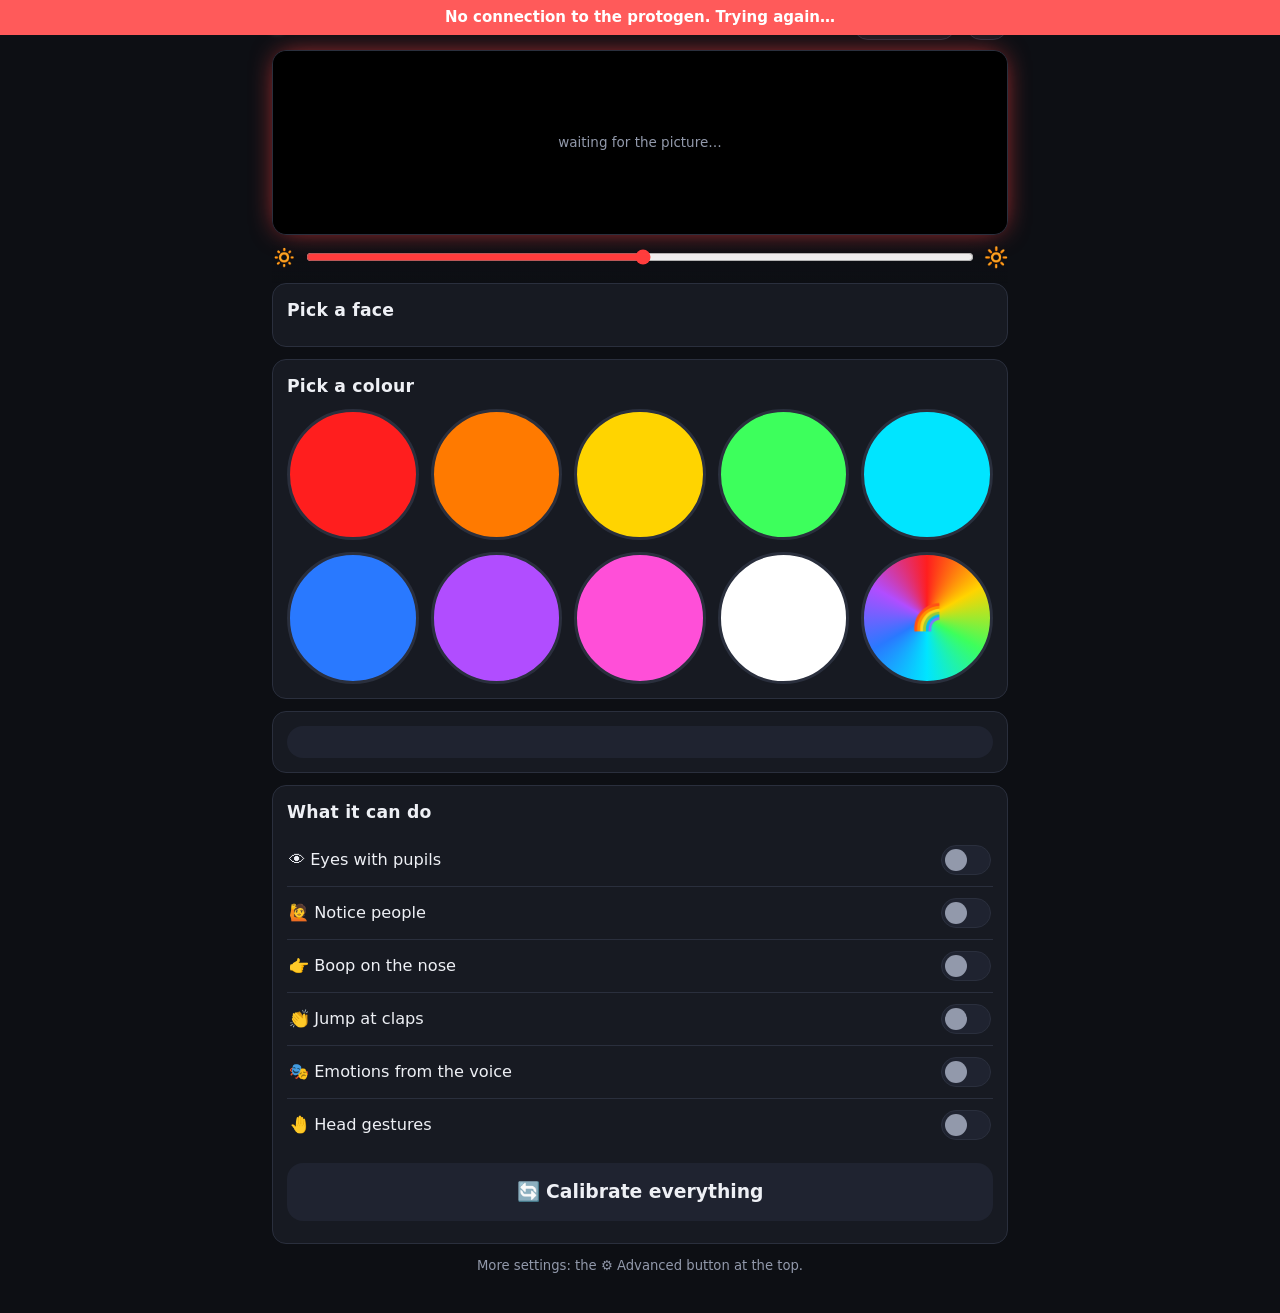
==== commit 148d1e8c: "Claps, boop at 30 mm, distance sensor calibrates itself, switches on the simple page - A clap, a ban" ====
--- a/pi/webui.html
+++ b/pi/webui.html
@@ -91,6 +91,8 @@
 .sbig{display:block;width:100%;padding:16px;font-size:1.25em;font-weight:600;border-radius:16px;border:0;background:var(--card2);color:var(--text);cursor:pointer}
 .sbig.on{background:var(--accent);color:#fff}
 #uiMode{white-space:nowrap}
+.srow{display:flex;align-items:center;justify-content:space-between;gap:10px;padding:11px 2px;font-size:1.08em;border-bottom:1px solid var(--line)}
+.srow:last-child{border-bottom:0}
 .brow{display:flex;align-items:center;gap:8px}.brow input{flex:1}.brow .ic{font-size:1.3em}
 .swatches button{width:34px;height:34px;border-radius:50%;border:2px solid var(--line);cursor:pointer}
 .quick{display:grid;grid-template-columns:repeat(auto-fill,minmax(150px,1fr));gap:8px}
@@ -172,6 +174,9 @@
     <div class="card"><h2 data-t="sFace"></h2><div class="semos" id="sEmos"></div></div>
     <div class="card"><h2 data-t="sColour"></h2><div class="scols" id="sCols"></div></div>
     <div class="card"><button class="sbig" id="sMusic"></button></div>
+    <div class="card"><h2 data-t="sAbilities"></h2><div id="sFeats"></div>
+      <button class="sbig" id="sCal" style="margin-top:12px" data-t="sCal"></button>
+      <p class="hint" id="sCalMsg" style="text-align:center;margin:8px 0 0"></p></div>
     <p class="hint" data-t="sHint" style="text-align:center"></p>
   </div>
 
@@ -404,6 +409,8 @@
  earh_off:"The ear lights are off.",earh_solid:"All LEDs in the chosen colour.",earh_rainbow:"A rainbow runs round the ring.",
  earh_spectrum:"The ring shows the sound, like an equaliser.",earh_pulse:"The ring breathes in the chosen colour and flashes on the beat.",
  earh_face:"The same colour as the face.",earh_wheel:"A dot runs round the ring.",
+ sAbilities:"What it can do",sfPupils:"Eyes with pupils",sfPeople:"Notice people",sfBoop:"Boop on the nose",sfClap:"Jump at claps",sfVoice:"Emotions from the voice",sfGestures:"Head gestures",
+ sCal:"🔄 Calibrate everything",sCalRun:"Calibrating: for 5 seconds keep quiet, do not touch the visor and do not stand in front of it…",sCalDone:"Done",sCalVisor:"visor reflection at",sCalNoVisor:"no visor reflection",
  modeSimple:"Simple",modeAdvanced:"Advanced",sFace:"Pick a face",sColour:"Pick a colour",sMusic:"Dance to the music",sMusicStop:"Stop dancing",sRainbow:"Rainbow",sHint:"More settings: the ⚙️ Advanced button at the top.",
  search:"Find a setting…",all:"All settings",simple:"Main only",settingsHint:"Tap the name of a setting to read what it does.",
  resetAll:"Reset all settings",resetAllQ:"Return every setting to its factory value?",default:"Factory value",reset:"reset",on:"on",off:"off",
@@ -426,7 +433,7 @@
  stACTIVE:"awake",stIDLE:"bored",stSLEEP:"asleep",stPARTY:"party",stERROR:"no sensors",
  errorsTitle:"Recent problems",port:"port",soundRate:"sound frames/s",uptime:"sensor board up",power_load:"power use",gain:"volume ×",
  simSound:"Sound",sndSilence:"Silence",sndSpeech:"Speech",sndMusic:"Music",sndManual:"Constant",simLevel:"Loudness",
- simGestures:"Gestures",gNod:"Nod",gShake:"Shake head",gPet:"Pet",gBoop:"Poke the nose",gKnock:"Two knocks",
+ simGestures:"Gestures",gNod:"Nod",gShake:"Shake head",gPet:"Pet",gBoop:"Poke the nose",gKnock:"Two knocks",gClap:"Clap",
  simTime:"Time",simPause:"Pause",simLink:"Sensors connected",simLinkHint:"off shows the 'no sensors' screen",
  wfNet:"Network",wfSave:"Save for later",wfSaved:"Saved networks",wfAdded:"Saved: the protogen joins it when it is in range",
  wfForgetQ:"Forget this network?",wfNone:"none yet",wf_active:"This is the network in use: connect to another one first",wf_not_found:"There is no such network nearby",
@@ -464,6 +471,8 @@
  earh_off:"Подсветка ушей выключена.",earh_solid:"Все светодиоды выбранным цветом.",earh_rainbow:"Радуга бежит по кольцу.",
  earh_spectrum:"Кольцо показывает звук, как эквалайзер.",earh_pulse:"Кольцо «дышит» выбранным цветом и вспыхивает на бит.",
  earh_face:"Тот же цвет, что у лица.",earh_wheel:"Точка бежит по кольцу.",
+ sAbilities:"Что умеет протоген",sfPupils:"Глаза со зрачками",sfPeople:"Замечать людей",sfBoop:"Буп в нос",sfClap:"Пугаться хлопков",sfVoice:"Эмоции от голоса",sfGestures:"Жесты головой",
+ sCal:"🔄 Откалибровать всё",sCalRun:"Калибрую: 5 секунд тишина, не трогайте визор и не стойте перед ним…",sCalDone:"Готово",sCalVisor:"отражение визора на",sCalNoVisor:"отражения от визора нет",
  modeSimple:"Простой",modeAdvanced:"Расширенный",sFace:"Выбери лицо",sColour:"Выбери цвет",sMusic:"Танцевать под музыку",sMusicStop:"Хватит танцевать",sRainbow:"Радуга",sHint:"Больше настроек — кнопка ⚙️ Расширенный вверху.",
  search:"Найти настройку…",all:"Все настройки",simple:"Только основные",settingsHint:"Нажмите на название настройки, чтобы прочитать, что она делает.",
  resetAll:"Сбросить все настройки",resetAllQ:"Вернуть все настройки к заводским значениям?",default:"Заводское значение",reset:"сбросить",on:"вкл",off:"выкл",
@@ -486,7 +495,7 @@
  stACTIVE:"бодрствует",stIDLE:"скучает",stSLEEP:"спит",stPARTY:"вечеринка",stERROR:"нет датчиков",
  errorsTitle:"Недавние проблемы",port:"порт",soundRate:"кадров звука/с",uptime:"плата датчиков работает",power_load:"расход мощности",gain:"громкость ×",
  simSound:"Звук",sndSilence:"Тишина",sndSpeech:"Речь",sndMusic:"Музыка",sndManual:"Постоянный",simLevel:"Громкость",
- simGestures:"Жесты",gNod:"Кивок",gShake:"Мотание головой",gPet:"Погладить",gBoop:"Тык в нос",gKnock:"Два стука",
+ simGestures:"Жесты",gNod:"Кивок",gShake:"Мотание головой",gPet:"Погладить",gBoop:"Тык в нос",gKnock:"Два стука",gClap:"Хлопок",
  simTime:"Время",simPause:"Пауза",simLink:"Датчики на связи",simLinkHint:"выключите, чтобы увидеть экран «нет датчиков»",
  wfNet:"Сеть",wfSave:"Сохранить на потом",wfSaved:"Сохранённые сети",wfAdded:"Сохранено: протоген подключится, когда сеть будет рядом",
  wfForgetQ:"Забыть эту сеть?",wfNone:"пока нет",wf_active:"Это сеть, к которой протоген подключён сейчас: сначала подключите другую",wf_not_found:"Такой сети рядом нет",
@@ -653,6 +662,7 @@
   rb.onclick = () => { touch("effect"); setState({ effect: "rainbow" }); markSimple(Object.assign({}, S, { effect: "rainbow" })); };
   cols.appendChild(rb);
   if (S) markSimple(S);
+  buildFeats();
 }
 function markSimple(s) {
   if (!s) return;
@@ -663,6 +673,36 @@
   $("sMusic").classList.toggle("on", dancing);
   $("sMusic").textContent = dancing ? "⏹ " + t("sMusicStop") : "🎵 " + t("sMusic");
 }
+const SFEATS = [["eye_style", "👁", "sfPupils"], ["proximity_enabled", "🙋", "sfPeople"], ["boop_enabled", "👉", "sfBoop"], ["clap_enabled", "👏", "sfClap"],
+                ["auto_emotion", "🎭", "sfVoice"], ["gestures_enabled", "🤚", "sfGestures"]];
+function buildFeats() {
+  const box = $("sFeats"); box.innerHTML = "";
+  SFEATS.forEach(([key, icon, name]) => {
+    const r = el("div", "srow"); r.appendChild(el("span", "", icon + " " + t(name)));
+    const sw = el("div", "sw"); sw.dataset.key = key;
+    sw.onclick = () => { setSetting(key, +settings[key] ? 0 : 1); markFeats(); };
+    r.onclick = e => { if (e.target === r || e.target.tagName === "SPAN") sw.onclick(); };
+    r.appendChild(sw); box.appendChild(r);
+  });
+  markFeats();
+}
+function markFeats() { $("sFeats").querySelectorAll(".sw").forEach(sw => sw.classList.toggle("on", !!+settings[sw.dataset.key])); }
+$("sCal").onclick = async () => {
+  let j; try { j = await api("/api/calibrate", {}); } catch (e) { return; }
+  if (!j.ok) return;
+  $("sCal").disabled = true; $("sCalMsg").textContent = "⏳ " + t("sCalRun");
+  const t0 = Date.now();
+  const poll = async () => {
+    let s = null; try { s = await (await fetch("/api/status", { cache: "no-store" })).json(); } catch (e) {}
+    if (s && (!s.calibrating || Date.now() - t0 > 15000) && Date.now() - t0 > 2500) {
+      $("sCal").disabled = false;
+      $("sCalMsg").textContent = "✓ " + t("sCalDone") + (s.esp_tof_ok ? " · " + (s.tof_phantom_mm != null ? t("sCalVisor") + " " + s.tof_phantom_mm + " mm" : t("sCalNoVisor")) : "");
+      return;
+    }
+    setTimeout(poll, 700);
+  };
+  setTimeout(poll, 1000);
+};
 $("sMusic").onclick = () => {
   const on = !(S && S.mode === "music"); touch("mode"); setState({ mode: on ? "music" : "emotion" });
   markSimple(Object.assign({}, S, { mode: on ? "music" : "emotion" }));
@@ -950,7 +990,7 @@
   seg($("simNet"), [["online", "netOnline"], ["no_internet", "netNoInternet"], ["no_wifi", "netNoWifi"]], sim.net, id => simSet({ net: id }).then(loadWifi));
   $("simPause").classList.toggle("on", !!sim.paused); $("simLink").classList.toggle("on", !!sim.link);
   const g = $("simGest"); g.innerHTML = "";
-  [["nod", "gNod"], ["shake", "gShake"], ["pet", "gPet"], ["boop", "gBoop"], ["knock", "gKnock"]].forEach(([id, key]) => { const b = el("button", "btn", t(key)); b.onclick = () => simSet({ gesture: id }); g.appendChild(b); });
+  [["nod", "gNod"], ["shake", "gShake"], ["pet", "gPet"], ["boop", "gBoop"], ["knock", "gKnock"], ["clap", "gClap"]].forEach(([id, key]) => { const b = el("button", "btn", t(key)); b.onclick = () => simSet({ gesture: id }); g.appendChild(b); });
 }
 const loadSim = async () => { if (!simulated) return; try { sim = await api("/api/sim"); paintSim(); } catch (e) {} };
 $("simLevel").oninput = debounce(e => { touch("simLevel"); simSet({ level: +e.target.value }); }, 80);
@@ -993,6 +1033,7 @@
   $("score").textContent = s.dino_score || 0; $("best").textContent = s.dino_high || 0;
   [["mM", "noise_margin", " dB"], ["mG", "db_gain", ""], ["mA", "amp_mult", "×"], ["mS", "smoothing", "%"]].forEach(([id, k, u]) => { if (quiet(id) && s[k] !== undefined) { $(id).value = s[k]; $(id + "V").textContent = s[k] + u; } });
   for (const k in s.settings) if (quiet("s_" + k) && String(settings[k]) !== String(s.settings[k])) { settings[k] = s.settings[k]; refreshSetting(k); }
+  if (simple) markFeats();
   const lines = [s.address || "", (s.port ? t("port") + ": " + s.port : t("espOff")), t("soundRate") + ": " + (s.eq_rate_hz || 0).toFixed(0),
     t("uptime") + ": " + Math.round((s.esp_uptime_s || 0) / 60) + " min", t("gain") + (s.auto_gain_now || "–"),
     s.power_load != null ? t("power_load") + ": " + Math.round(s.power_load * 100) + "%" : ""].filter(Boolean);
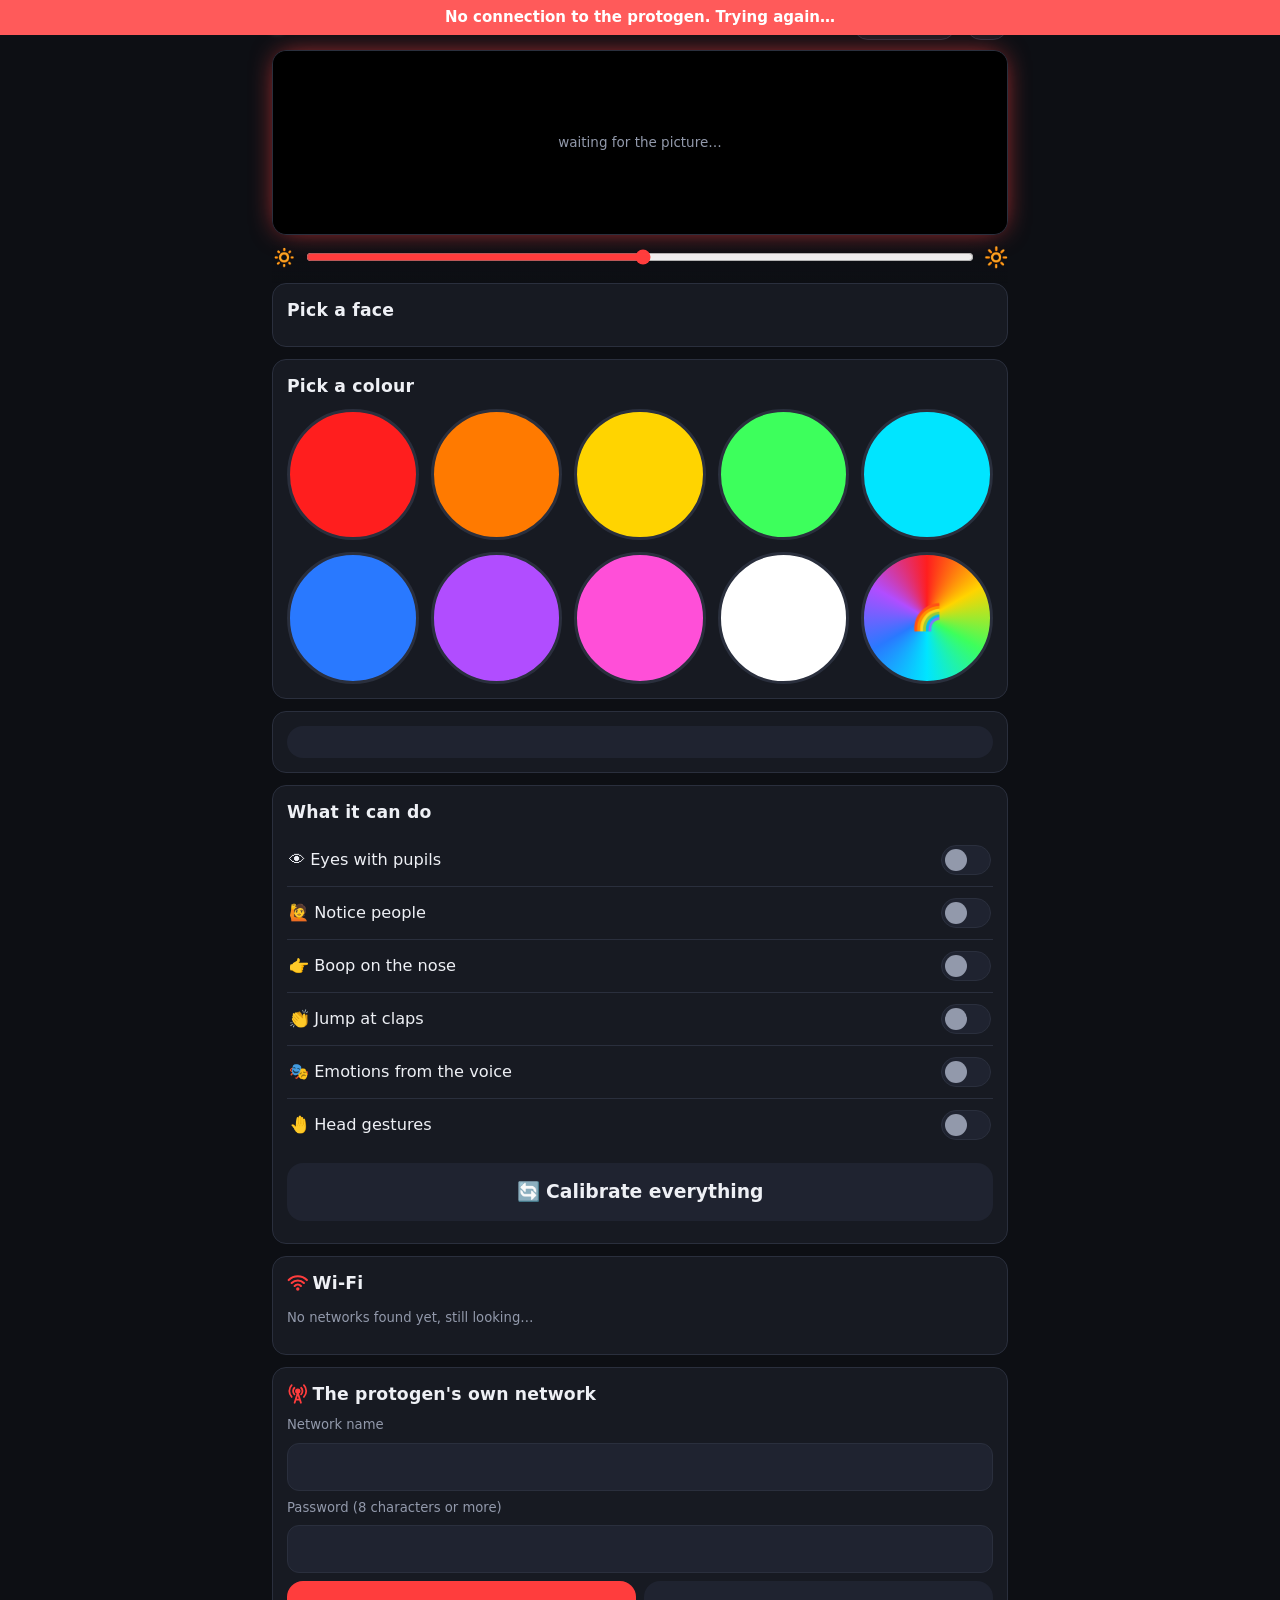
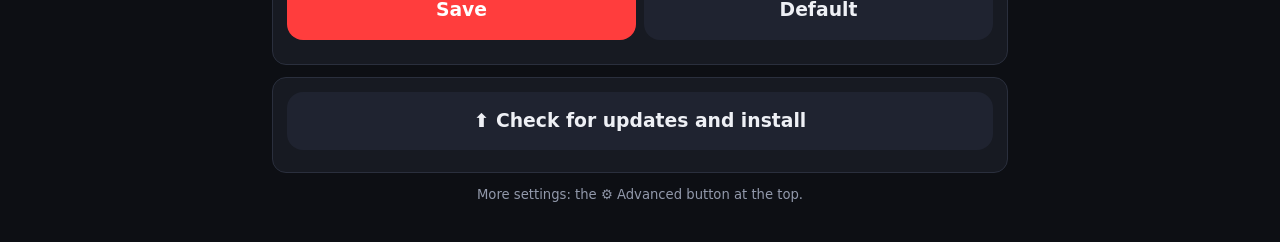
==== commit b5086f35: "v2026.11.05.3: Wi-Fi, своя сеть и обновление в простом режиме - Wi-Fi: сети ищутся сами (при открыти" ====
--- a/pi/webui.html
+++ b/pi/webui.html
@@ -93,6 +93,15 @@
 #uiMode{white-space:nowrap}
 .srow{display:flex;align-items:center;justify-content:space-between;gap:10px;padding:11px 2px;font-size:1.08em;border-bottom:1px solid var(--line)}
 .srow:last-child{border-bottom:0}
+.snet{display:flex;align-items:center;gap:10px;width:100%;padding:12px 10px;margin:0 0 8px;border-radius:12px;border:2px solid transparent;background:var(--card2);color:var(--text);font-size:1.05em;cursor:pointer;text-align:left}
+.snet .nm{flex:1;overflow:hidden;text-overflow:ellipsis;white-space:nowrap}
+.snet.on{border-color:var(--accent)}.snet.cur{border-color:var(--ok)}
+.wsig{width:28px;height:24px;flex:none;color:var(--text)}.wsig path,.wsig circle{transition:stroke .2s,fill .2s}
+.snet.cur .wsig{color:var(--ok)}.snet .lock{width:16px;height:18px;flex:none;color:var(--dim)}
+.hico{width:1.25em;height:1.25em;vertical-align:-.25em;margin-right:4px;color:var(--accent)}
+.sform{display:flex;flex-direction:column;gap:8px;margin:4px 0 10px}
+.sform input{width:100%;font-size:1.05em;background:var(--card2);border:1px solid var(--line);border-radius:12px;padding:12px}
+.sform .r{display:flex;gap:8px}.sform .r input{flex:1;min-width:0}
 .brow{display:flex;align-items:center;gap:8px}.brow input{flex:1}.brow .ic{font-size:1.3em}
 .swatches button{width:34px;height:34px;border-radius:50%;border:2px solid var(--line);cursor:pointer}
 .quick{display:grid;grid-template-columns:repeat(auto-fill,minmax(150px,1fr));gap:8px}
@@ -177,6 +186,27 @@
     <div class="card"><h2 data-t="sAbilities"></h2><div id="sFeats"></div>
       <button class="sbig" id="sCal" style="margin-top:12px" data-t="sCal"></button>
       <p class="hint" id="sCalMsg" style="text-align:center;margin:8px 0 0"></p></div>
+    <div class="card" id="sWifiCard"><h2><svg class="hico" viewBox="0 0 24 20" fill="none" stroke="currentColor" stroke-width="2.4" stroke-linecap="round"><path d="M1.9 6.9a14.3 14.3 0 0 1 20.2 0"/><path d="M5.2 10.2a9.7 9.7 0 0 1 13.6 0"/><path d="M8.5 13.5a5 5 0 0 1 7 0"/><circle cx="12" cy="17" r="1.9" fill="currentColor" stroke="none"/></svg>Wi-Fi</h2>
+      <p class="hint" id="sWfState" style="margin-top:0"></p>
+      <div id="sNets"></div>
+      <div class="sform" id="sWfForm" style="display:none">
+        <div class="r"><input type="password" id="sWfPw" autocomplete="off" autocapitalize="off"><button class="btn" id="sWfEye">👁</button></div>
+        <button class="sbig on" id="sWfGo"></button>
+      </div>
+      <p class="hint" id="sWfMsg" style="text-align:center;margin:6px 0 0"></p>
+    </div>
+    <div class="card"><h2><svg class="hico" viewBox="0 0 24 22" fill="none" stroke="currentColor" stroke-width="2" stroke-linecap="round" stroke-linejoin="round"><circle cx="12" cy="8" r="2" fill="currentColor"/><path d="M8.5 21 12 10l3.5 11M9.6 17.5h4.8"/><path d="M8.3 4.3a5.2 5.2 0 0 0 0 7.4M15.7 4.3a5.2 5.2 0 0 1 0 7.4"/><path d="M5.2 1.5a9.4 9.4 0 0 0 0 13M18.8 1.5a9.4 9.4 0 0 1 0 13"/></svg><span data-t="hsTitle"></span></h2>
+      <div class="sform">
+        <span class="hint" data-t="sHsName"></span>
+        <input type="text" id="sHsSsid" maxlength="32" autocomplete="off" autocapitalize="off">
+        <span class="hint" data-t="sHsPass"></span>
+        <input type="text" id="sHsPw" maxlength="63" autocomplete="off" autocapitalize="off">
+        <div class="r"><button class="sbig on" id="sHsSave" data-t="hsSave"></button><button class="sbig" id="sHsReset" data-t="hsReset"></button></div>
+      </div>
+      <p class="hint" id="sHsMsg" style="text-align:center;margin:0"></p>
+    </div>
+    <div class="card"><button class="sbig" id="sUpd" data-t="sUpd"></button>
+      <p class="hint" id="sUpdMsg" style="text-align:center;margin:8px 0 0;white-space:pre-line"></p></div>
     <p class="hint" data-t="sHint" style="text-align:center"></p>
   </div>
 
@@ -409,6 +439,8 @@
  earh_off:"The ear lights are off.",earh_solid:"All LEDs in the chosen colour.",earh_rainbow:"A rainbow runs round the ring.",
  earh_spectrum:"The ring shows the sound, like an equaliser.",earh_pulse:"The ring breathes in the chosen colour and flashes on the beat.",
  earh_face:"The same colour as the face.",earh_wheel:"A dot runs round the ring.",
+ sWfPick:"Tap your network:",sWfConnectTo:"Connect to",sWfNoNets:"No networks found yet, still looking…",sWfAfter:"Done. Now connect the phone to the same network and open proto.local (or the address the face shows).",sHsName:"Network name",sHsPass:"Password (8 characters or more)",
+ sUpd:"⬆️ Check for updates and install",sUpdSetup:"Connecting updates (once)…",sUpdFound:"Update found:",
  sAbilities:"What it can do",sfPupils:"Eyes with pupils",sfPeople:"Notice people",sfBoop:"Boop on the nose",sfClap:"Jump at claps",sfVoice:"Emotions from the voice",sfGestures:"Head gestures",
  sCal:"🔄 Calibrate everything",sCalRun:"Calibrating: for 5 seconds keep quiet, do not touch the visor and do not stand in front of it…",sCalDone:"Done",sCalVisor:"visor reflection at",sCalNoVisor:"no visor reflection",
  modeSimple:"Simple",modeAdvanced:"Advanced",sFace:"Pick a face",sColour:"Pick a colour",sMusic:"Dance to the music",sMusicStop:"Stop dancing",sRainbow:"Rainbow",sHint:"More settings: the ⚙️ Advanced button at the top.",
@@ -471,6 +503,8 @@
  earh_off:"Подсветка ушей выключена.",earh_solid:"Все светодиоды выбранным цветом.",earh_rainbow:"Радуга бежит по кольцу.",
  earh_spectrum:"Кольцо показывает звук, как эквалайзер.",earh_pulse:"Кольцо «дышит» выбранным цветом и вспыхивает на бит.",
  earh_face:"Тот же цвет, что у лица.",earh_wheel:"Точка бежит по кольцу.",
+ sWfPick:"Нажмите на свою сеть:",sWfConnectTo:"Подключить к",sWfNoNets:"Сети пока не найдены, продолжаю искать…",sWfAfter:"Готово. Теперь подключите телефон к той же сети и откройте proto.local (или адрес, который покажет лицо).",sHsName:"Имя сети",sHsPass:"Пароль (не меньше 8 символов)",
+ sUpd:"⬆️ Проверить и обновить",sUpdSetup:"Подключаю обновления (один раз)…",sUpdFound:"Нашлось обновление:",
  sAbilities:"Что умеет протоген",sfPupils:"Глаза со зрачками",sfPeople:"Замечать людей",sfBoop:"Буп в нос",sfClap:"Пугаться хлопков",sfVoice:"Эмоции от голоса",sfGestures:"Жесты головой",
  sCal:"🔄 Откалибровать всё",sCalRun:"Калибрую: 5 секунд тишина, не трогайте визор и не стойте перед ним…",sCalDone:"Готово",sCalVisor:"отражение визора на",sCalNoVisor:"отражения от визора нет",
  modeSimple:"Простой",modeAdvanced:"Расширенный",sFace:"Выбери лицо",sColour:"Выбери цвет",sMusic:"Танцевать под музыку",sMusicStop:"Хватит танцевать",sRainbow:"Радуга",sHint:"Больше настроек — кнопка ⚙️ Расширенный вверху.",
@@ -641,7 +675,7 @@
 }
 $("uiMode").onclick = () => {
   simple = !simple; try { localStorage.setItem("pg_ui", simple ? "simple" : "advanced"); } catch (e) {}
-  applyUiMode(); if (!simple) showTab(); if (S) render(S);
+  applyUiMode(); if (!simple) showTab(); else { sLoadHotspot(); sWifiState(); sScan(true); } if (S) render(S);
 };
 function buildSimple() {
   const box = $("sEmos"); box.innerHTML = "";
@@ -663,6 +697,7 @@
   cols.appendChild(rb);
   if (S) markSimple(S);
   buildFeats();
+  if (simple) { sLoadHotspot(); sWifiState(); sScan(true); }
 }
 function markSimple(s) {
   if (!s) return;
@@ -702,6 +737,128 @@
     setTimeout(poll, 700);
   };
   setTimeout(poll, 1000);
+};
+// simple mode: Wi-Fi found by itself
+let sNets = [], sPick = null, sScanAt = 0, sScanning = false;
+const SVGNS = "http://www.w3.org/2000/svg";
+function wifiIcon(signal) {            // a Wi-Fi fan: lit arcs show how strong the network is
+  const lvl = signal >= 70 ? 3 : signal >= 45 ? 2 : signal >= 20 ? 1 : 0;
+  const s = document.createElementNS(SVGNS, "svg"); s.setAttribute("viewBox", "0 0 24 20"); s.setAttribute("class", "wsig");
+  s.innerHTML = ["M8.5 13.5a5 5 0 0 1 7 0", "M5.2 10.2a9.7 9.7 0 0 1 13.6 0", "M1.9 6.9a14.3 14.3 0 0 1 20.2 0"]
+    .map((d, i) => `<path d="${d}" fill="none" stroke-width="2.4" stroke-linecap="round" stroke="${i < lvl ? "currentColor" : "var(--line)"}"/>`).join("")
+    + `<circle cx="12" cy="17" r="1.9" fill="currentColor"/>`;
+  s.setAttribute("aria-label", signal + "%"); return s;
+}
+function lockIcon() {
+  const s = document.createElementNS(SVGNS, "svg"); s.setAttribute("viewBox", "0 0 16 18"); s.setAttribute("class", "lock");
+  s.innerHTML = `<path d="M4.5 8V5.5a3.5 3.5 0 0 1 7 0V8" fill="none" stroke="currentColor" stroke-width="1.8" stroke-linecap="round"/><rect x="2" y="8" width="12" height="9" rx="2.2" fill="currentColor"/>`;
+  return s;
+}
+async function sWifiState() {
+  let w; try { w = await api("/api/wifi"); } catch (e) { return null; }
+  const x = $("sWfState");
+  if (!w.available) { x.textContent = t("wfUnavailable"); $("sWifiCard").style.opacity = .6; return w; }
+  if (w.link === "hotspot") x.textContent = "📡 " + t("wfHotspot") + " «" + w.ssid + "». " + t("sWfPick");
+  else if (w.link === "ethernet") x.textContent = "✓ " + t("wfCable");
+  else if (w.state === "no_wifi") x.textContent = "⚠️ " + t("net_no_wifi") + ". " + t("sWfPick");
+  else x.textContent = (w.internet ? "✓ " : "⚠️ ") + t("wfOnline") + " «" + (w.ssid || "?") + "» · " + (w.internet ? t("wfInternetOk") : t("net_no_internet"));
+  return w;
+}
+function sDrawNets() {
+  const box = $("sNets"); box.innerHTML = "";
+  if (!sNets.length) { box.appendChild(el("p", "hint", sScanning ? t("wfSearching") : t("sWfNoNets"))); return; }
+  sNets.forEach(n => {
+    const b = el("button", "snet" + (n.active ? " cur" : "") + (sPick === n.ssid ? " on" : ""));
+    b.appendChild(wifiIcon(n.signal)); b.appendChild(el("span", "nm", (n.active ? "✓ " : "") + n.ssid));
+    if (n.secure) b.appendChild(lockIcon());
+    b.onclick = () => sPickNet(n); box.appendChild(b);
+  });
+}
+function sPickNet(n) {
+  sPick = n.ssid; $("sWfMsg").textContent = ""; sDrawNets();
+  $("sWfForm").style.display = ""; $("sWfPw").value = ""; $("sWfPw").style.display = n.secure ? "" : "none"; $("sWfEye").style.display = n.secure ? "" : "none";
+  $("sWfPw").placeholder = t("wfPass"); $("sWfGo").textContent = t("sWfConnectTo") + " «" + n.ssid + "»";
+  if (n.secure) $("sWfPw").focus();
+}
+async function sScan(force) {
+  if (!simple || document.hidden || sScanning || (!force && Date.now() - sScanAt < 15000)) return;
+  sScanning = true; sScanAt = Date.now(); if (!sNets.length) sDrawNets();
+  try { const j = await api("/api/wifi/scan");
+    const seen = {}; sNets = (j.networks || []).filter(n => n.ssid && !seen[n.ssid] && (seen[n.ssid] = 1)).sort((a, b) => b.active - a.active || b.signal - a.signal);
+  } catch (e) {}
+  sScanning = false; sDrawNets(); sWifiState();
+}
+setInterval(() => sScan(false), 3000);
+$("sWfEye").onclick = () => { $("sWfPw").type = $("sWfPw").type === "password" ? "text" : "password"; };
+$("sWfGo").onclick = async () => {
+  if (!sPick) return;
+  let j; try { j = await api("/api/wifi/connect", { ssid: sPick, password: $("sWfPw").style.display === "none" ? "" : $("sWfPw").value }); } catch (e) { return; }
+  if (!j.ok) { $("sWfMsg").textContent = "❌ " + t("wf_" + j.reason); return; }
+  $("sWfGo").disabled = true; $("sWfMsg").textContent = "⏳ " + t("wfConnecting");
+  const t0 = Date.now();
+  const poll = async () => {
+    let w = null; try { w = await (await fetch("/api/wifi", { cache: "no-store" })).json(); } catch (e) {}
+    if (w && w.job.state !== "connecting") {
+      $("sWfGo").disabled = false;
+      if (w.job.state === "ok") { $("sWfMsg").textContent = "✓ " + t("sWfAfter"); $("sWfForm").style.display = "none"; sPick = null; $("sWfPw").value = ""; sScan(true); }
+      else $("sWfMsg").textContent = "❌ " + t("wf_" + (w.job.reason || "failed"));
+      return;
+    }
+    if (Date.now() - t0 > 90000) { $("sWfGo").disabled = false; $("sWfMsg").textContent = "✓ " + t("sWfAfter"); return; }   // the phone was cut off: it joined
+    setTimeout(poll, 1500);
+  };
+  setTimeout(poll, 1500);
+};
+// simple mode: own network
+async function sLoadHotspot() {
+  let j; try { j = await api("/api/hotspot"); } catch (e) { return; }
+  $("sHsSsid").value = j.ssid; $("sHsPw").value = j.password;
+  $("sHsSsid").placeholder = t("sHsName"); $("sHsPw").placeholder = t("sHsPass");
+  $("sHsMsg").textContent = (j.custom ? t("hsCustom") + " · " + t("hsDefault").toLowerCase() : t("hsDefault")) + ": " + j.default_ssid + " / " + j.default_password;
+}
+$("sHsSave").onclick = async () => {
+  let j; try { j = await api("/api/hotspot", { ssid: $("sHsSsid").value.trim(), password: $("sHsPw").value }); } catch (e) { return; }
+  if (!j.ok) { $("sHsMsg").textContent = "❌ " + t("wf_" + j.reason); return; }
+  sLoadHotspot(); toast(t("hsSaved") + (j.active ? ": " + t("hsLive") : ""));
+};
+$("sHsReset").onclick = () => ask(t("hsResetQ"), async () => { try { await api("/api/hotspot/reset", {}); } catch (e) {} sLoadHotspot(); toast(t("hsSaved")); });
+// simple mode: one button to update
+const sUpdMsg = m => { $("sUpdMsg").textContent = m; };
+async function sWaitJob(limitMs) {
+  const t0 = Date.now();
+  while (Date.now() - t0 < limitMs) {
+    await new Promise(r => setTimeout(r, 2000));
+    let st = null; try { st = await (await fetch("/api/system/update/status", { cache: "no-store" })).json(); } catch (e) {}
+    if (st && st.message) sUpdMsg("⏳ " + st.message);
+    if (st && ["done", "up_to_date", "rolled_back", "error"].includes(st.state)) return st;
+  }
+  return null;
+}
+$("sUpd").onclick = async () => {
+  $("sUpd").disabled = true; sUpdMsg(t("updAsking"));
+  try {
+    const v = await api("/api/system/version");
+    if (!v.repo) {                                   // installed from an archive: connect updates once
+      sUpdMsg("⏳ " + t("sUpdSetup"));
+      const j = await api("/api/system/update/setup", { url: v.default_repo || "", token: "" });
+      if (!j.ok) { sUpdMsg("❌ " + (j.reason && t("upd_" + j.reason) !== "upd_" + j.reason ? t("upd_" + j.reason) : netError(j))); return; }
+      const st = await sWaitJob(600000);
+      if (!st || st.state === "error") { sUpdMsg("❌ " + (st ? st.message : t("updNoAnswer"))); return; }
+    }
+    const c = await api("/api/system/update/check", {});
+    if (!c.ok) { sUpdMsg("❌ " + netError(c)); return; }
+    if (!c.behind) { sUpdMsg("✓ " + t("updNewest")); return; }
+    sUpdMsg(t("sUpdFound") + " " + c.behind + "\n" + c.changes.slice(0, 5).map(x => "• " + x.subject).join("\n"));
+    ask(t("updQ"), async () => {
+      sUpdMsg(t("updStarting"));
+      try { const j = await api("/api/system/update", { force: false }); if (!j.ok) { sUpdMsg("❌ " + netError(j)); return; } } catch (e) { sUpdMsg("❌ " + e.message); return; }
+      const st = await sWaitJob(240000);
+      if (!st) { sUpdMsg("❌ " + t("updNoAnswer")); return; }
+      sUpdMsg((st.state === "done" || st.state === "up_to_date" ? "✓ " : "❌ ") + st.message);
+      if (st.state === "done") setTimeout(() => location.reload(), 2500);
+    });
+  } catch (e) { sUpdMsg("❌ " + e.message); }
+  finally { $("sUpd").disabled = false; }
 };
 $("sMusic").onclick = () => {
   const on = !(S && S.mode === "music"); touch("mode"); setState({ mode: on ? "music" : "emotion" });
@@ -891,7 +1048,7 @@
 async function loadHotspot() {
   let j; try { j = await api("/api/hotspot"); } catch (e) { return; }
   $("hsSsid").value = j.ssid; $("hsPw").value = j.password;
-  $("hsState").textContent = (j.custom ? t("hsCustom") : t("hsDefault")) + " · " + t("hsDefault").toLowerCase() + ": " + j.default_ssid + " / " + j.default_password;
+  $("hsState").textContent = (j.custom ? t("hsCustom") + " · " + t("hsDefault").toLowerCase() : t("hsDefault")) + ": " + j.default_ssid + " / " + j.default_password;
 }
 $("hsSave").onclick = async () => {
   let j; try { j = await api("/api/hotspot", { ssid: $("hsSsid").value.trim(), password: $("hsPw").value }); } catch (e) { return; }
